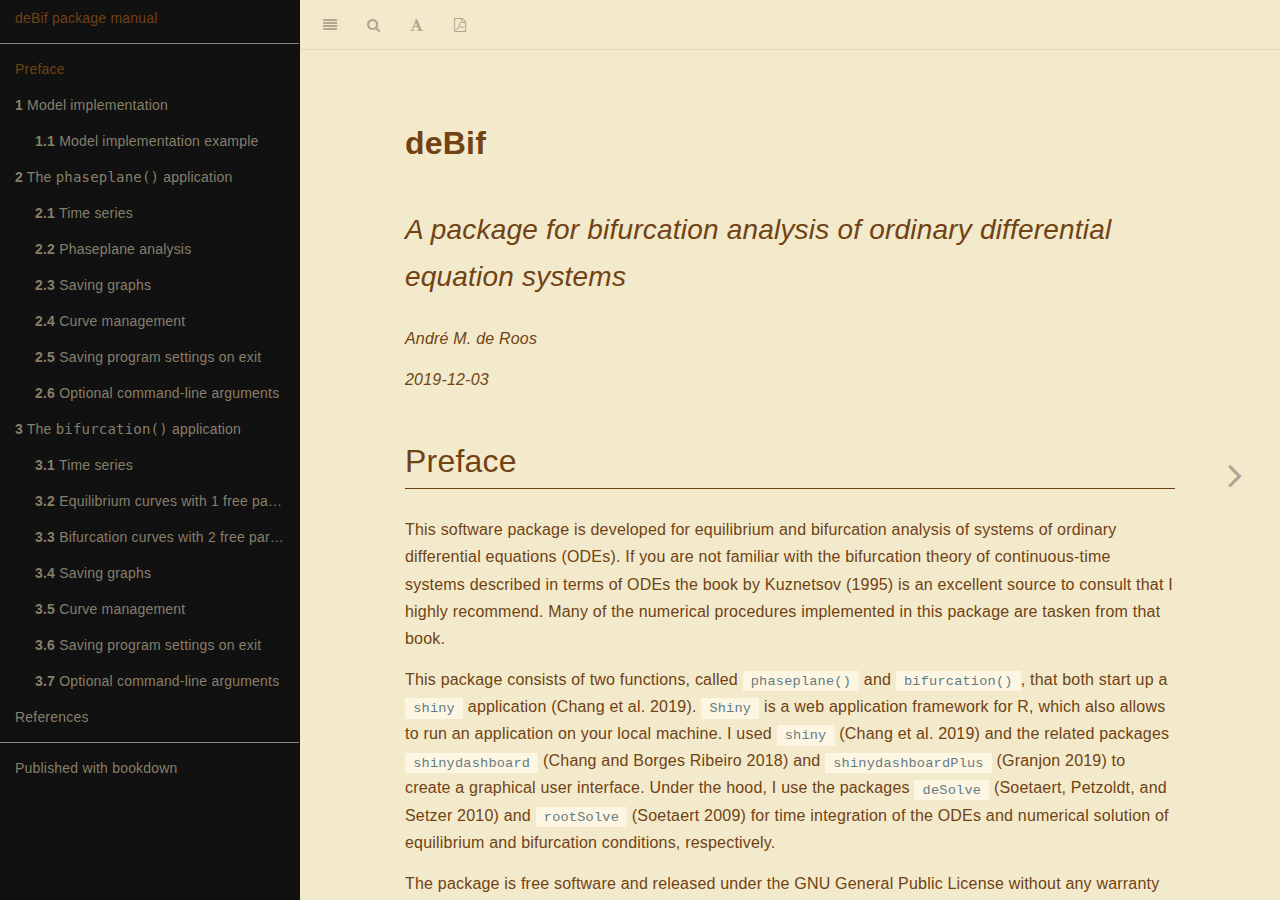
==== inst/manual/index.html @ 692d553c "- Added Help button to bifurcation and phaseplane - Added manual and vignette as well as deBifHelp()" ====
<!DOCTYPE html>
<html xmlns="http://www.w3.org/1999/xhtml" lang="" xml:lang="">
<head>

  <meta charset="utf-8" />
  <meta http-equiv="X-UA-Compatible" content="IE=edge" />
  <title>deBif</title>
  <meta name="description" content="Manual for the use of the deBif package" />
  <meta name="generator" content="bookdown 0.16 and GitBook 2.6.7" />

  <meta property="og:title" content="deBif" />
  <meta property="og:type" content="book" />
  
  
  <meta property="og:description" content="Manual for the use of the deBif package" />
  

  <meta name="twitter:card" content="summary" />
  <meta name="twitter:title" content="deBif" />
  
  <meta name="twitter:description" content="Manual for the use of the deBif package" />
  

<meta name="author" content="André M. de Roos" />


<meta name="date" content="2019-12-03" />

  <meta name="viewport" content="width=device-width, initial-scale=1" />
  <meta name="apple-mobile-web-app-capable" content="yes" />
  <meta name="apple-mobile-web-app-status-bar-style" content="black" />
  
  

<link rel="next" href="model-implementation.html"/>
<script src="libs/jquery-2.2.3/jquery.min.js"></script>
<link href="libs/gitbook-2.6.7/css/style.css" rel="stylesheet" />
<link href="libs/gitbook-2.6.7/css/plugin-table.css" rel="stylesheet" />
<link href="libs/gitbook-2.6.7/css/plugin-bookdown.css" rel="stylesheet" />
<link href="libs/gitbook-2.6.7/css/plugin-highlight.css" rel="stylesheet" />
<link href="libs/gitbook-2.6.7/css/plugin-search.css" rel="stylesheet" />
<link href="libs/gitbook-2.6.7/css/plugin-fontsettings.css" rel="stylesheet" />
<link href="libs/gitbook-2.6.7/css/plugin-clipboard.css" rel="stylesheet" />












<link rel="stylesheet" href="css/style.css" type="text/css" />
</head>

<body>



  <div class="book without-animation with-summary font-size-2 font-family-1" data-basepath=".">

    <div class="book-summary">
      <nav role="navigation">

<ul class="summary">
<li><a href="./">deBif package manual</a></li>

<li class="divider"></li>
<li class="chapter" data-level="" data-path="index.html"><a href="index.html"><i class="fa fa-check"></i>Preface</a></li>
<li class="chapter" data-level="1" data-path="model-implementation.html"><a href="model-implementation.html"><i class="fa fa-check"></i><b>1</b> Model implementation</a><ul>
<li class="chapter" data-level="1.1" data-path="model-implementation.html"><a href="model-implementation.html#model-example"><i class="fa fa-check"></i><b>1.1</b> Model implementation example</a></li>
</ul></li>
<li class="chapter" data-level="2" data-path="the-phaseplane-application.html"><a href="the-phaseplane-application.html"><i class="fa fa-check"></i><b>2</b> The <code>phaseplane()</code> application</a><ul>
<li class="chapter" data-level="2.1" data-path="the-phaseplane-application.html"><a href="the-phaseplane-application.html#time-series"><i class="fa fa-check"></i><b>2.1</b> Time series</a><ul>
<li class="chapter" data-level="2.1.1" data-path="the-phaseplane-application.html"><a href="the-phaseplane-application.html#changing-state-variables-and-parameters"><i class="fa fa-check"></i><b>2.1.1</b> Changing state variables and parameters</a></li>
<li class="chapter" data-level="2.1.2" data-path="the-phaseplane-application.html"><a href="the-phaseplane-application.html#phase-ts-plot-custom"><i class="fa fa-check"></i><b>2.1.2</b> Customizing the plot</a></li>
<li class="chapter" data-level="2.1.3" data-path="the-phaseplane-application.html"><a href="the-phaseplane-application.html#phase-ts-num-options"><i class="fa fa-check"></i><b>2.1.3</b> Numerical settings</a></li>
</ul></li>
<li class="chapter" data-level="2.2" data-path="the-phaseplane-application.html"><a href="the-phaseplane-application.html#phaseplane-analysis"><i class="fa fa-check"></i><b>2.2</b> Phaseplane analysis</a></li>
<li class="chapter" data-level="2.3" data-path="the-phaseplane-application.html"><a href="the-phaseplane-application.html#saving-graphs"><i class="fa fa-check"></i><b>2.3</b> Saving graphs</a></li>
<li class="chapter" data-level="2.4" data-path="the-phaseplane-application.html"><a href="the-phaseplane-application.html#curve-management"><i class="fa fa-check"></i><b>2.4</b> Curve management</a><ul>
<li class="chapter" data-level="2.4.1" data-path="the-phaseplane-application.html"><a href="the-phaseplane-application.html#load-curves"><i class="fa fa-check"></i><b>2.4.1</b> Load curves</a></li>
<li class="chapter" data-level="2.4.2" data-path="the-phaseplane-application.html"><a href="the-phaseplane-application.html#save-curves"><i class="fa fa-check"></i><b>2.4.2</b> Save curves</a></li>
</ul></li>
<li class="chapter" data-level="2.5" data-path="the-phaseplane-application.html"><a href="the-phaseplane-application.html#saving-program-settings-on-exit"><i class="fa fa-check"></i><b>2.5</b> Saving program settings on exit</a></li>
<li class="chapter" data-level="2.6" data-path="the-phaseplane-application.html"><a href="the-phaseplane-application.html#optional-command-line-arguments"><i class="fa fa-check"></i><b>2.6</b> Optional command-line arguments</a></li>
</ul></li>
<li class="chapter" data-level="3" data-path="the-bifurcation-application.html"><a href="the-bifurcation-application.html"><i class="fa fa-check"></i><b>3</b> The <code>bifurcation()</code> application</a><ul>
<li class="chapter" data-level="3.1" data-path="the-bifurcation-application.html"><a href="the-bifurcation-application.html#bif-ts-compute"><i class="fa fa-check"></i><b>3.1</b> Time series</a><ul>
<li class="chapter" data-level="3.1.1" data-path="the-bifurcation-application.html"><a href="the-bifurcation-application.html#bif-ts-change-vals"><i class="fa fa-check"></i><b>3.1.1</b> Changing state variables and parameters</a></li>
<li class="chapter" data-level="3.1.2" data-path="the-bifurcation-application.html"><a href="the-bifurcation-application.html#bif-ts-plot-custom"><i class="fa fa-check"></i><b>3.1.2</b> Customizing the plot</a></li>
<li class="chapter" data-level="3.1.3" data-path="the-bifurcation-application.html"><a href="the-bifurcation-application.html#bif-ts-num-options"><i class="fa fa-check"></i><b>3.1.3</b> Numerical settings</a></li>
</ul></li>
<li class="chapter" data-level="3.2" data-path="the-bifurcation-application.html"><a href="the-bifurcation-application.html#equilibrium-curves-with-1-free-parameter"><i class="fa fa-check"></i><b>3.2</b> Equilibrium curves with 1 free parameter</a><ul>
<li class="chapter" data-level="3.2.1" data-path="the-bifurcation-application.html"><a href="the-bifurcation-application.html#bif-pp-change-vals"><i class="fa fa-check"></i><b>3.2.1</b> Changing state variables and parameters</a></li>
<li class="chapter" data-level="3.2.2" data-path="the-bifurcation-application.html"><a href="the-bifurcation-application.html#bif-1b-plot-custom"><i class="fa fa-check"></i><b>3.2.2</b> Customizing the plot</a></li>
<li class="chapter" data-level="3.2.3" data-path="the-bifurcation-application.html"><a href="the-bifurcation-application.html#bif-1b-num-options"><i class="fa fa-check"></i><b>3.2.3</b> Numerical settings</a></li>
</ul></li>
<li class="chapter" data-level="3.3" data-path="the-bifurcation-application.html"><a href="the-bifurcation-application.html#bifurcation-curves-with-2-free-parameters"><i class="fa fa-check"></i><b>3.3</b> Bifurcation curves with 2 free parameters</a><ul>
<li class="chapter" data-level="3.3.1" data-path="the-bifurcation-application.html"><a href="the-bifurcation-application.html#bif-2b-plot-custom"><i class="fa fa-check"></i><b>3.3.1</b> Customizing the plot</a></li>
<li class="chapter" data-level="3.3.2" data-path="the-bifurcation-application.html"><a href="the-bifurcation-application.html#bif-2b-num-options"><i class="fa fa-check"></i><b>3.3.2</b> Numerical settings</a></li>
</ul></li>
<li class="chapter" data-level="3.4" data-path="the-bifurcation-application.html"><a href="the-bifurcation-application.html#saving-graphs-1"><i class="fa fa-check"></i><b>3.4</b> Saving graphs</a></li>
<li class="chapter" data-level="3.5" data-path="the-bifurcation-application.html"><a href="the-bifurcation-application.html#curve-management-1"><i class="fa fa-check"></i><b>3.5</b> Curve management</a><ul>
<li class="chapter" data-level="3.5.1" data-path="the-bifurcation-application.html"><a href="the-bifurcation-application.html#load-curves-1"><i class="fa fa-check"></i><b>3.5.1</b> Load curves</a></li>
<li class="chapter" data-level="3.5.2" data-path="the-bifurcation-application.html"><a href="the-bifurcation-application.html#save-curves-1"><i class="fa fa-check"></i><b>3.5.2</b> Save curves</a></li>
</ul></li>
<li class="chapter" data-level="3.6" data-path="the-bifurcation-application.html"><a href="the-bifurcation-application.html#saving-program-settings-on-exit-1"><i class="fa fa-check"></i><b>3.6</b> Saving program settings on exit</a></li>
<li class="chapter" data-level="3.7" data-path="the-bifurcation-application.html"><a href="the-bifurcation-application.html#optional-command-line-arguments-1"><i class="fa fa-check"></i><b>3.7</b> Optional command-line arguments</a></li>
</ul></li>
<li class="chapter" data-level="" data-path="references.html"><a href="references.html"><i class="fa fa-check"></i>References</a></li>
<li class="divider"></li>
<li><a href="https://bookdown.org" target="_blank">Published with bookdown</a></li>

</ul>

      </nav>
    </div>

    <div class="book-body">
      <div class="body-inner">
        <div class="book-header" role="navigation">
          <h1>
            <i class="fa fa-circle-o-notch fa-spin"></i><a href="./">deBif</a>
          </h1>
        </div>

        <div class="page-wrapper" tabindex="-1" role="main">
          <div class="page-inner">

            <section class="normal" id="section-">
<div id="header">
<h1 class="title">deBif</h1>
<h2 class="subtitle"><em>A package for bifurcation analysis of ordinary differential equation systems</em></h2>
<p class="author"><em>André M. de Roos</em></p>
<p class="date"><em>2019-12-03</em></p>
</div>
<div id="preface" class="section level1 unnumbered">
<h1>Preface</h1>
<p>This software package is developed for equilibrium and bifurcation analysis of systems of ordinary differential equations (ODEs). If you are not familiar with the bifurcation theory of continuous-time systems described in terms of ODEs the book by <span class="citation">Kuznetsov (<a href="#ref-Kuznetsov1995">1995</a>)</span> is an excellent source to consult that I highly recommend. Many of the numerical procedures implemented in this package are tasken from that book.</p>
<p>This package consists of two functions, called <code>phaseplane()</code> and <code>bifurcation()</code>, that both start up a <code>shiny</code> application <span class="citation">(Chang et al. <a href="#ref-shinyapp">2019</a>)</span>. <code>Shiny</code> is a web application framework for R, which also allows to run an application on your local machine. I used <code>shiny</code> <span class="citation">(Chang et al. <a href="#ref-shinyapp">2019</a>)</span> and the related packages <code>shinydashboard</code> <span class="citation">(Chang and Borges Ribeiro <a href="#ref-shinydashboard">2018</a>)</span> and <code>shinydashboardPlus</code> <span class="citation">(Granjon <a href="#ref-shinydashboardPlus">2019</a>)</span> to create a graphical user interface. Under the hood, I use the packages <code>deSolve</code> <span class="citation">(Soetaert, Petzoldt, and Setzer <a href="#ref-deSolve">2010</a>)</span> and <code>rootSolve</code> <span class="citation">(Soetaert <a href="#ref-rootSolve">2009</a>)</span> for time integration of the ODEs and numerical solution of equilibrium and bifurcation conditions, respectively.</p>
<p>The package is free software and released under the GNU General Public License without any warranty or even the implied warranty of merchantability or fitness for a particular purpose (the official statement of the GPL). If you are using the software for publications, you are kindly asked to credit this software package by a reference to this documentation and the website that hosts the software package, as these are currently the only sources to be referred to.</p>
<p>In case you encounter any problem with the software package, please first verify the problem is not in your own model-specific file, but indeed is a bug in the general software layer. If you are convinced it is a bug in my programming, send me an email with as accurate a description of the problem as possible. Do not not forget to include your model-specific file and details about how to trigger the problems. Any comments and feedback, both on the code and on the current manual is appreciated and will be considered carefully. In particular concrete comments, for example, explicit suggestions for textual changes in the manual and/or corrections of the mistakes (they are definitely there!) will be highly valued and acknowledged.</p>

</div>
<h3>References</h3>
<div id="refs" class="references">
<div id="ref-shinydashboard">
<p>Chang, Winston, and Barbara Borges Ribeiro. 2018. <em>Shinydashboard: Create Dashboards with ’Shiny’</em>. <a href="https://CRAN.R-project.org/package=shinydashboard">https://CRAN.R-project.org/package=shinydashboard</a>.</p>
</div>
<div id="ref-shinyapp">
<p>Chang, Winston, Joe Cheng, JJ Allaire, Yihui Xie, and Jonathan McPherson. 2019. <em>Shiny: Web Application Framework for R</em>. <a href="https://CRAN.R-project.org/package=shiny">https://CRAN.R-project.org/package=shiny</a>.</p>
</div>
<div id="ref-shinydashboardPlus">
<p>Granjon, David. 2019. <em>ShinydashboardPlus: Add More ’Adminlte2’ Components to ’Shinydashboard’</em>. <a href="https://CRAN.R-project.org/package=shinydashboardPlus">https://CRAN.R-project.org/package=shinydashboardPlus</a>.</p>
</div>
<div id="ref-Kuznetsov1995">
<p>Kuznetsov, Y A. 1995. <em>Elements of applied bifurcation theory</em>. Heidelberg: Springer-Verlag.</p>
</div>
<div id="ref-rootSolve">
<p>Soetaert, Karline. 2009. <em>RootSolve: Nonlinear Root Finding, Equilibrium and Steady-State Analysis of Ordinary Differential Equations</em>.</p>
</div>
<div id="ref-deSolve">
<p>Soetaert, Karline, Thomas Petzoldt, and R. Woodrow Setzer. 2010. “Solving Differential Equations in R: Package deSolve.” <em>Journal of Statistical Software</em> 33 (9): 1–25. <a href="https://doi.org/10.18637/jss.v033.i09">https://doi.org/10.18637/jss.v033.i09</a>.</p>
</div>
</div>
            </section>

          </div>
        </div>
      </div>

<a href="model-implementation.html" class="navigation navigation-next navigation-unique" aria-label="Next page"><i class="fa fa-angle-right"></i></a>
    </div>
  </div>
<script src="libs/gitbook-2.6.7/js/app.min.js"></script>
<script src="libs/gitbook-2.6.7/js/lunr.js"></script>
<script src="libs/gitbook-2.6.7/js/clipboard.min.js"></script>
<script src="libs/gitbook-2.6.7/js/plugin-search.js"></script>
<script src="libs/gitbook-2.6.7/js/plugin-sharing.js"></script>
<script src="libs/gitbook-2.6.7/js/plugin-fontsettings.js"></script>
<script src="libs/gitbook-2.6.7/js/plugin-bookdown.js"></script>
<script src="libs/gitbook-2.6.7/js/jquery.highlight.js"></script>
<script src="libs/gitbook-2.6.7/js/plugin-clipboard.js"></script>
<script>
gitbook.require(["gitbook"], function(gitbook) {
gitbook.start({
"sharing": {
"github": false,
"facebook": false,
"twitter": false,
"linkedin": false,
"weibo": false,
"instapaper": false,
"vk": false,
"all": false
},
"fontsettings": {
"theme": "sepia",
"family": "sans",
"size": 2
},
"edit": null,
"history": {
"link": null,
"text": null
},
"view": {
"link": null,
"text": null
},
"download": ["deBif-manual.pdf"],
"toc": {
"collapse": "subsection",
"scroll_highlight": true
},
"toolbar": {
"position": "fixed"
},
"search": true,
"info": false
});
});
</script>

<!-- dynamically load mathjax for compatibility with self-contained -->
<script>
  (function () {
    var script = document.createElement("script");
    script.type = "text/javascript";
    var src = "true";
    if (src === "" || src === "true") src = "https://mathjax.rstudio.com/latest/MathJax.js?config=TeX-MML-AM_CHTML";
    if (location.protocol !== "file:")
      if (/^https?:/.test(src))
        src = src.replace(/^https?:/, '');
    script.src = src;
    document.getElementsByTagName("head")[0].appendChild(script);
  })();
</script>
</body>

</html>
---- inst/manual/libs/gitbook-2.6.7/css/style.css ----
/*! normalize.css v2.1.0 | MIT License | git.io/normalize */img,legend{border:0}*,.fa{-webkit-font-smoothing:antialiased}.fa-ul>li,sub,sup{position:relative}.book .book-body .page-wrapper .page-inner section.normal hr:after,.book-langs-index .inner .languages:after,.buttons:after,.dropdown-menu .buttons:after{clear:both}body,html{-ms-text-size-adjust:100%;-webkit-text-size-adjust:100%}article,aside,details,figcaption,figure,footer,header,hgroup,main,nav,section,summary{display:block}audio,canvas,video{display:inline-block}.hidden,[hidden]{display:none}audio:not([controls]){display:none;height:0}html{font-family:sans-serif}body,figure{margin:0}a:focus{outline:dotted thin}a:active,a:hover{outline:0}h1{font-size:2em;margin:.67em 0}abbr[title]{border-bottom:1px dotted}b,strong{font-weight:700}dfn{font-style:italic}hr{-moz-box-sizing:content-box;box-sizing:content-box;height:0}mark{background:#ff0;color:#000}code,kbd,pre,samp{font-family:monospace,serif;font-size:1em}pre{white-space:pre-wrap}q{quotes:"\201C" "\201D" "\2018" "\2019"}small{font-size:80%}sub,sup{font-size:75%;line-height:0;vertical-align:baseline}sup{top:-.5em}sub{bottom:-.25em}svg:not(:root){overflow:hidden}fieldset{border:1px solid silver;margin:0 2px;padding:.35em .625em .75em}legend{padding:0}button,input,select,textarea{font-family:inherit;font-size:100%;margin:0}button,input{line-height:normal}button,select{text-transform:none}button,html input[type=button],input[type=reset],input[type=submit]{-webkit-appearance:button;cursor:pointer}button[disabled],html input[disabled]{cursor:default}input[type=checkbox],input[type=radio]{box-sizing:border-box;padding:0}input[type=search]{-webkit-appearance:textfield;-moz-box-sizing:content-box;-webkit-box-sizing:content-box;box-sizing:content-box}input[type=search]::-webkit-search-cancel-button{margin-right:10px;}button::-moz-focus-inner,input::-moz-focus-inner{border:0;padding:0}textarea{overflow:auto;vertical-align:top}table{border-collapse:collapse;border-spacing:0}/*!
 * Preboot v2
 *
 * Open sourced under MIT license by @mdo.
 * Some variables and mixins from Bootstrap (Apache 2 license).
 */.link-inherit,.link-inherit:focus,.link-inherit:hover{color:inherit}.fa,.fa-stack{display:inline-block}/*!
 *  Font Awesome 4.1.0 by @davegandy - http://fontawesome.io - @fontawesome
 *  License - http://fontawesome.io/license (Font: SIL OFL 1.1, CSS: MIT License)
 */@font-face{font-family:FontAwesome;src:url(./fontawesome/fontawesome-webfont.ttf?v=4.1.0) format('truetype');font-weight:400;font-style:normal}.fa{font-family:FontAwesome;font-style:normal;font-weight:400;line-height:1;-moz-osx-font-smoothing:grayscale}.book .book-header,.book .book-summary{font-family:"Helvetica Neue",Helvetica,Arial,sans-serif}.fa-lg{font-size:1.33333333em;line-height:.75em;vertical-align:-15%}.fa-2x{font-size:2em}.fa-3x{font-size:3em}.fa-4x{font-size:4em}.fa-5x{font-size:5em}.fa-fw{width:1.28571429em;text-align:center}.fa-ul{padding-left:0;margin-left:2.14285714em;list-style-type:none}.fa-li{position:absolute;left:-2.14285714em;width:2.14285714em;top:.14285714em;text-align:center}.fa-li.fa-lg{left:-1.85714286em}.fa-border{padding:.2em .25em .15em;border:.08em solid #eee;border-radius:.1em}.pull-right{float:right}.pull-left{float:left}.fa.pull-left{margin-right:.3em}.fa.pull-right{margin-left:.3em}.fa-spin{-webkit-animation:spin 2s infinite linear;-moz-animation:spin 2s infinite linear;-o-animation:spin 2s infinite linear;animation:spin 2s infinite linear}@-moz-keyframes spin{0%{-moz-transform:rotate(0)}100%{-moz-transform:rotate(359deg)}}@-webkit-keyframes spin{0%{-webkit-transform:rotate(0)}100%{-webkit-transform:rotate(359deg)}}@-o-keyframes spin{0%{-o-transform:rotate(0)}100%{-o-transform:rotate(359deg)}}@keyframes spin{0%{-webkit-transform:rotate(0);transform:rotate(0)}100%{-webkit-transform:rotate(359deg);transform:rotate(359deg)}}.fa-rotate-90{filter:progid:DXImageTransform.Microsoft.BasicImage(rotation=1);-webkit-transform:rotate(90deg);-moz-transform:rotate(90deg);-ms-transform:rotate(90deg);-o-transform:rotate(90deg);transform:rotate(90deg)}.fa-rotate-180{filter:progid:DXImageTransform.Microsoft.BasicImage(rotation=2);-webkit-transform:rotate(180deg);-moz-transform:rotate(180deg);-ms-transform:rotate(180deg);-o-transform:rotate(180deg);transform:rotate(180deg)}.fa-rotate-270{filter:progid:DXImageTransform.Microsoft.BasicImage(rotation=3);-webkit-transform:rotate(270deg);-moz-transform:rotate(270deg);-ms-transform:rotate(270deg);-o-transform:rotate(270deg);transform:rotate(270deg)}.fa-flip-horizontal{filter:progid:DXImageTransform.Microsoft.BasicImage(rotation=0, mirror=1);-webkit-transform:scale(-1,1);-moz-transform:scale(-1,1);-ms-transform:scale(-1,1);-o-transform:scale(-1,1);transform:scale(-1,1)}.fa-flip-vertical{filter:progid:DXImageTransform.Microsoft.BasicImage(rotation=2, mirror=1);-webkit-transform:scale(1,-1);-moz-transform:scale(1,-1);-ms-transform:scale(1,-1);-o-transform:scale(1,-1);transform:scale(1,-1)}.fa-stack{position:relative;width:2em;height:2em;line-height:2em;vertical-align:middle}.fa-stack-1x,.fa-stack-2x{position:absolute;left:0;width:100%;text-align:center}.fa-stack-1x{line-height:inherit}.fa-stack-2x{font-size:2em}.fa-inverse{color:#fff}.fa-glass:before{content:"\f000"}.fa-music:before{content:"\f001"}.fa-search:before{content:"\f002"}.fa-envelope-o:before{content:"\f003"}.fa-heart:before{content:"\f004"}.fa-star:before{content:"\f005"}.fa-star-o:before{content:"\f006"}.fa-user:before{content:"\f007"}.fa-film:before{content:"\f008"}.fa-th-large:before{content:"\f009"}.fa-th:before{content:"\f00a"}.fa-th-list:before{content:"\f00b"}.fa-check:before{content:"\f00c"}.fa-times:before{content:"\f00d"}.fa-search-plus:before{content:"\f00e"}.fa-search-minus:before{content:"\f010"}.fa-power-off:before{content:"\f011"}.fa-signal:before{content:"\f012"}.fa-cog:before,.fa-gear:before{content:"\f013"}.fa-trash-o:before{content:"\f014"}.fa-home:before{content:"\f015"}.fa-file-o:before{content:"\f016"}.fa-clock-o:before{content:"\f017"}.fa-road:before{content:"\f018"}.fa-download:before{content:"\f019"}.fa-arrow-circle-o-down:before{content:"\f01a"}.fa-arrow-circle-o-up:before{content:"\f01b"}.fa-inbox:before{content:"\f01c"}.fa-play-circle-o:before{content:"\f01d"}.fa-repeat:before,.fa-rotate-right:before{content:"\f01e"}.fa-refresh:before{content:"\f021"}.fa-list-alt:before{content:"\f022"}.fa-lock:before{content:"\f023"}.fa-flag:before{content:"\f024"}.fa-headphones:before{content:"\f025"}.fa-volume-off:before{content:"\f026"}.fa-volume-down:before{content:"\f027"}.fa-volume-up:before{content:"\f028"}.fa-qrcode:before{content:"\f029"}.fa-barcode:before{content:"\f02a"}.fa-tag:before{content:"\f02b"}.fa-tags:before{content:"\f02c"}.fa-book:before{content:"\f02d"}.fa-bookmark:before{content:"\f02e"}.fa-print:before{content:"\f02f"}.fa-camera:before{content:"\f030"}.fa-font:before{content:"\f031"}.fa-bold:before{content:"\f032"}.fa-italic:before{content:"\f033"}.fa-text-height:before{content:"\f034"}.fa-text-width:before{content:"\f035"}.fa-align-left:before{content:"\f036"}.fa-align-center:before{content:"\f037"}.fa-align-right:before{content:"\f038"}.fa-align-justify:before{content:"\f039"}.fa-list:before{content:"\f03a"}.fa-dedent:before,.fa-outdent:before{content:"\f03b"}.fa-indent:before{content:"\f03c"}.fa-video-camera:before{content:"\f03d"}.fa-image:before,.fa-photo:before,.fa-picture-o:before{content:"\f03e"}.fa-pencil:before{content:"\f040"}.fa-map-marker:before{content:"\f041"}.fa-adjust:before{content:"\f042"}.fa-tint:before{content:"\f043"}.fa-edit:before,.fa-pencil-square-o:before{content:"\f044"}.fa-share-square-o:before{content:"\f045"}.fa-check-square-o:before{content:"\f046"}.fa-arrows:before{content:"\f047"}.fa-step-backward:before{content:"\f048"}.fa-fast-backward:before{content:"\f049"}.fa-backward:before{content:"\f04a"}.fa-play:before{content:"\f04b"}.fa-pause:before{content:"\f04c"}.fa-stop:before{content:"\f04d"}.fa-forward:before{content:"\f04e"}.fa-fast-forward:before{content:"\f050"}.fa-step-forward:before{content:"\f051"}.fa-eject:before{content:"\f052"}.fa-chevron-left:before{content:"\f053"}.fa-chevron-right:before{content:"\f054"}.fa-plus-circle:before{content:"\f055"}.fa-minus-circle:before{content:"\f056"}.fa-times-circle:before{content:"\f057"}.fa-check-circle:before{content:"\f058"}.fa-question-circle:before{content:"\f059"}.fa-info-circle:before{content:"\f05a"}.fa-crosshairs:before{content:"\f05b"}.fa-times-circle-o:before{content:"\f05c"}.fa-check-circle-o:before{content:"\f05d"}.fa-ban:before{content:"\f05e"}.fa-arrow-left:before{content:"\f060"}.fa-arrow-right:before{content:"\f061"}.fa-arrow-up:before{content:"\f062"}.fa-arrow-down:before{content:"\f063"}.fa-mail-forward:before,.fa-share:before{content:"\f064"}.fa-expand:before{content:"\f065"}.fa-compress:before{content:"\f066"}.fa-plus:before{content:"\f067"}.fa-minus:before{content:"\f068"}.fa-asterisk:before{content:"\f069"}.fa-exclamation-circle:before{content:"\f06a"}.fa-gift:before{content:"\f06b"}.fa-leaf:before{content:"\f06c"}.fa-fire:before{content:"\f06d"}.fa-eye:before{content:"\f06e"}.fa-eye-slash:before{content:"\f070"}.fa-exclamation-triangle:before,.fa-warning:before{content:"\f071"}.fa-plane:before{content:"\f072"}.fa-calendar:before{content:"\f073"}.fa-random:before{content:"\f074"}.fa-comment:before{content:"\f075"}.fa-magnet:before{content:"\f076"}.fa-chevron-up:before{content:"\f077"}.fa-chevron-down:before{content:"\f078"}.fa-retweet:before{content:"\f079"}.fa-shopping-cart:before{content:"\f07a"}.fa-folder:before{content:"\f07b"}.fa-folder-open:before{content:"\f07c"}.fa-arrows-v:before{content:"\f07d"}.fa-arrows-h:before{content:"\f07e"}.fa-bar-chart-o:before{content:"\f080"}.fa-twitter-square:before{content:"\f081"}.fa-facebook-square:before{content:"\f082"}.fa-camera-retro:before{content:"\f083"}.fa-key:before{content:"\f084"}.fa-cogs:before,.fa-gears:before{content:"\f085"}.fa-comments:before{content:"\f086"}.fa-thumbs-o-up:before{content:"\f087"}.fa-thumbs-o-down:before{content:"\f088"}.fa-star-half:before{content:"\f089"}.fa-heart-o:before{content:"\f08a"}.fa-sign-out:before{content:"\f08b"}.fa-linkedin-square:before{content:"\f08c"}.fa-thumb-tack:before{content:"\f08d"}.fa-external-link:before{content:"\f08e"}.fa-sign-in:before{content:"\f090"}.fa-trophy:before{content:"\f091"}.fa-github-square:before{content:"\f092"}.fa-upload:before{content:"\f093"}.fa-lemon-o:before{content:"\f094"}.fa-phone:before{content:"\f095"}.fa-square-o:before{content:"\f096"}.fa-bookmark-o:before{content:"\f097"}.fa-phone-square:before{content:"\f098"}.fa-twitter:before{content:"\f099"}.fa-facebook:before{content:"\f09a"}.fa-github:before{content:"\f09b"}.fa-unlock:before{content:"\f09c"}.fa-credit-card:before{content:"\f09d"}.fa-rss:before{content:"\f09e"}.fa-hdd-o:before{content:"\f0a0"}.fa-bullhorn:before{content:"\f0a1"}.fa-bell:before{content:"\f0f3"}.fa-certificate:before{content:"\f0a3"}.fa-hand-o-right:before{content:"\f0a4"}.fa-hand-o-left:before{content:"\f0a5"}.fa-hand-o-up:before{content:"\f0a6"}.fa-hand-o-down:before{content:"\f0a7"}.fa-arrow-circle-left:before{content:"\f0a8"}.fa-arrow-circle-right:before{content:"\f0a9"}.fa-arrow-circle-up:before{content:"\f0aa"}.fa-arrow-circle-down:before{content:"\f0ab"}.fa-globe:before{content:"\f0ac"}.fa-wrench:before{content:"\f0ad"}.fa-tasks:before{content:"\f0ae"}.fa-filter:before{content:"\f0b0"}.fa-briefcase:before{content:"\f0b1"}.fa-arrows-alt:before{content:"\f0b2"}.fa-group:before,.fa-users:before{content:"\f0c0"}.fa-chain:before,.fa-link:before{content:"\f0c1"}.fa-cloud:before{content:"\f0c2"}.fa-flask:before{content:"\f0c3"}.fa-cut:before,.fa-scissors:before{content:"\f0c4"}.fa-copy:before,.fa-files-o:before{content:"\f0c5"}.fa-paperclip:before{content:"\f0c6"}.fa-floppy-o:before,.fa-save:before{content:"\f0c7"}.fa-square:before{content:"\f0c8"}.fa-bars:before,.fa-navicon:before,.fa-reorder:before{content:"\f0c9"}.fa-list-ul:before{content:"\f0ca"}.fa-list-ol:before{content:"\f0cb"}.fa-strikethrough:before{content:"\f0cc"}.fa-underline:before{content:"\f0cd"}.fa-table:before{content:"\f0ce"}.fa-magic:before{content:"\f0d0"}.fa-truck:before{content:"\f0d1"}.fa-pinterest:before{content:"\f0d2"}.fa-pinterest-square:before{content:"\f0d3"}.fa-google-plus-square:before{content:"\f0d4"}.fa-google-plus:before{content:"\f0d5"}.fa-money:before{content:"\f0d6"}.fa-caret-down:before{content:"\f0d7"}.fa-caret-up:before{content:"\f0d8"}.fa-caret-left:before{content:"\f0d9"}.fa-caret-right:before{content:"\f0da"}.fa-columns:before{content:"\f0db"}.fa-sort:before,.fa-unsorted:before{content:"\f0dc"}.fa-sort-desc:before,.fa-sort-down:before{content:"\f0dd"}.fa-sort-asc:before,.fa-sort-up:before{content:"\f0de"}.fa-envelope:before{content:"\f0e0"}.fa-linkedin:before{content:"\f0e1"}.fa-rotate-left:before,.fa-undo:before{content:"\f0e2"}.fa-gavel:before,.fa-legal:before{content:"\f0e3"}.fa-dashboard:before,.fa-tachometer:before{content:"\f0e4"}.fa-comment-o:before{content:"\f0e5"}.fa-comments-o:before{content:"\f0e6"}.fa-bolt:before,.fa-flash:before{content:"\f0e7"}.fa-sitemap:before{content:"\f0e8"}.fa-umbrella:before{content:"\f0e9"}.fa-clipboard:before,.fa-paste:before{content:"\f0ea"}.fa-lightbulb-o:before{content:"\f0eb"}.fa-exchange:before{content:"\f0ec"}.fa-cloud-download:before{content:"\f0ed"}.fa-cloud-upload:before{content:"\f0ee"}.fa-user-md:before{content:"\f0f0"}.fa-stethoscope:before{content:"\f0f1"}.fa-suitcase:before{content:"\f0f2"}.fa-bell-o:before{content:"\f0a2"}.fa-coffee:before{content:"\f0f4"}.fa-cutlery:before{content:"\f0f5"}.fa-file-text-o:before{content:"\f0f6"}.fa-building-o:before{content:"\f0f7"}.fa-hospital-o:before{content:"\f0f8"}.fa-ambulance:before{content:"\f0f9"}.fa-medkit:before{content:"\f0fa"}.fa-fighter-jet:before{content:"\f0fb"}.fa-beer:before{content:"\f0fc"}.fa-h-square:before{content:"\f0fd"}.fa-plus-square:before{content:"\f0fe"}.fa-angle-double-left:before{content:"\f100"}.fa-angle-double-right:before{content:"\f101"}.fa-angle-double-up:before{content:"\f102"}.fa-angle-double-down:before{content:"\f103"}.fa-angle-left:before{content:"\f104"}.fa-angle-right:before{content:"\f105"}.fa-angle-up:before{content:"\f106"}.fa-angle-down:before{content:"\f107"}.fa-desktop:before{content:"\f108"}.fa-laptop:before{content:"\f109"}.fa-tablet:before{content:"\f10a"}.fa-mobile-phone:before,.fa-mobile:before{content:"\f10b"}.fa-circle-o:before{content:"\f10c"}.fa-quote-left:before{content:"\f10d"}.fa-quote-right:before{content:"\f10e"}.fa-spinner:before{content:"\f110"}.fa-circle:before{content:"\f111"}.fa-mail-reply:before,.fa-reply:before{content:"\f112"}.fa-github-alt:before{content:"\f113"}.fa-folder-o:before{content:"\f114"}.fa-folder-open-o:before{content:"\f115"}.fa-smile-o:before{content:"\f118"}.fa-frown-o:before{content:"\f119"}.fa-meh-o:before{content:"\f11a"}.fa-gamepad:before{content:"\f11b"}.fa-keyboard-o:before{content:"\f11c"}.fa-flag-o:before{content:"\f11d"}.fa-flag-checkered:before{content:"\f11e"}.fa-terminal:before{content:"\f120"}.fa-code:before{content:"\f121"}.fa-mail-reply-all:before,.fa-reply-all:before{content:"\f122"}.fa-star-half-empty:before,.fa-star-half-full:before,.fa-star-half-o:before{content:"\f123"}.fa-location-arrow:before{content:"\f124"}.fa-crop:before{content:"\f125"}.fa-code-fork:before{content:"\f126"}.fa-chain-broken:before,.fa-unlink:before{content:"\f127"}.fa-question:before{content:"\f128"}.fa-info:before{content:"\f129"}.fa-exclamation:before{content:"\f12a"}.fa-superscript:before{content:"\f12b"}.fa-subscript:before{content:"\f12c"}.fa-eraser:before{content:"\f12d"}.fa-puzzle-piece:before{content:"\f12e"}.fa-microphone:before{content:"\f130"}.fa-microphone-slash:before{content:"\f131"}.fa-shield:before{content:"\f132"}.fa-calendar-o:before{content:"\f133"}.fa-fire-extinguisher:before{content:"\f134"}.fa-rocket:before{content:"\f135"}.fa-maxcdn:before{content:"\f136"}.fa-chevron-circle-left:before{content:"\f137"}.fa-chevron-circle-right:before{content:"\f138"}.fa-chevron-circle-up:before{content:"\f139"}.fa-chevron-circle-down:before{content:"\f13a"}.fa-html5:before{content:"\f13b"}.fa-css3:before{content:"\f13c"}.fa-anchor:before{content:"\f13d"}.fa-unlock-alt:before{content:"\f13e"}.fa-bullseye:before{content:"\f140"}.fa-ellipsis-h:before{content:"\f141"}.fa-ellipsis-v:before{content:"\f142"}.fa-rss-square:before{content:"\f143"}.fa-play-circle:before{content:"\f144"}.fa-ticket:before{content:"\f145"}.fa-minus-square:before{content:"\f146"}.fa-minus-square-o:before{content:"\f147"}.fa-level-up:before{content:"\f148"}.fa-level-down:before{content:"\f149"}.fa-check-square:before{content:"\f14a"}.fa-pencil-square:before{content:"\f14b"}.fa-external-link-square:before{content:"\f14c"}.fa-share-square:before{content:"\f14d"}.fa-compass:before{content:"\f14e"}.fa-caret-square-o-down:before,.fa-toggle-down:before{content:"\f150"}.fa-caret-square-o-up:before,.fa-toggle-up:before{content:"\f151"}.fa-caret-square-o-right:before,.fa-toggle-right:before{content:"\f152"}.fa-eur:before,.fa-euro:before{content:"\f153"}.fa-gbp:before{content:"\f154"}.fa-dollar:before,.fa-usd:before{content:"\f155"}.fa-inr:before,.fa-rupee:before{content:"\f156"}.fa-cny:before,.fa-jpy:before,.fa-rmb:before,.fa-yen:before{content:"\f157"}.fa-rouble:before,.fa-rub:before,.fa-ruble:before{content:"\f158"}.fa-krw:before,.fa-won:before{content:"\f159"}.fa-bitcoin:before,.fa-btc:before{content:"\f15a"}.fa-file:before{content:"\f15b"}.fa-file-text:before{content:"\f15c"}.fa-sort-alpha-asc:before{content:"\f15d"}.fa-sort-alpha-desc:before{content:"\f15e"}.fa-sort-amount-asc:before{content:"\f160"}.fa-sort-amount-desc:before{content:"\f161"}.fa-sort-numeric-asc:before{content:"\f162"}.fa-sort-numeric-desc:before{content:"\f163"}.fa-thumbs-up:before{content:"\f164"}.fa-thumbs-down:before{content:"\f165"}.fa-youtube-square:before{content:"\f166"}.fa-youtube:before{content:"\f167"}.fa-xing:before{content:"\f168"}.fa-xing-square:before{content:"\f169"}.fa-youtube-play:before{content:"\f16a"}.fa-dropbox:before{content:"\f16b"}.fa-stack-overflow:before{content:"\f16c"}.fa-instagram:before{content:"\f16d"}.fa-flickr:before{content:"\f16e"}.fa-adn:before{content:"\f170"}.fa-bitbucket:before{content:"\f171"}.fa-bitbucket-square:before{content:"\f172"}.fa-tumblr:before{content:"\f173"}.fa-tumblr-square:before{content:"\f174"}.fa-long-arrow-down:before{content:"\f175"}.fa-long-arrow-up:before{content:"\f176"}.fa-long-arrow-left:before{content:"\f177"}.fa-long-arrow-right:before{content:"\f178"}.fa-apple:before{content:"\f179"}.fa-windows:before{content:"\f17a"}.fa-android:before{content:"\f17b"}.fa-linux:before{content:"\f17c"}.fa-dribbble:before{content:"\f17d"}.fa-skype:before{content:"\f17e"}.fa-foursquare:before{content:"\f180"}.fa-trello:before{content:"\f181"}.fa-female:before{content:"\f182"}.fa-male:before{content:"\f183"}.fa-gittip:before{content:"\f184"}.fa-sun-o:before{content:"\f185"}.fa-moon-o:before{content:"\f186"}.fa-archive:before{content:"\f187"}.fa-bug:before{content:"\f188"}.fa-vk:before{content:"\f189"}.fa-weibo:before{content:"\f18a"}.fa-renren:before{content:"\f18b"}.fa-pagelines:before{content:"\f18c"}.fa-stack-exchange:before{content:"\f18d"}.fa-arrow-circle-o-right:before{content:"\f18e"}.fa-arrow-circle-o-left:before{content:"\f190"}.fa-caret-square-o-left:before,.fa-toggle-left:before{content:"\f191"}.fa-dot-circle-o:before{content:"\f192"}.fa-wheelchair:before{content:"\f193"}.fa-vimeo-square:before{content:"\f194"}.fa-try:before,.fa-turkish-lira:before{content:"\f195"}.fa-plus-square-o:before{content:"\f196"}.fa-space-shuttle:before{content:"\f197"}.fa-slack:before{content:"\f198"}.fa-envelope-square:before{content:"\f199"}.fa-wordpress:before{content:"\f19a"}.fa-openid:before{content:"\f19b"}.fa-bank:before,.fa-institution:before,.fa-university:before{content:"\f19c"}.fa-graduation-cap:before,.fa-mortar-board:before{content:"\f19d"}.fa-yahoo:before{content:"\f19e"}.fa-google:before{content:"\f1a0"}.fa-reddit:before{content:"\f1a1"}.fa-reddit-square:before{content:"\f1a2"}.fa-stumbleupon-circle:before{content:"\f1a3"}.fa-stumbleupon:before{content:"\f1a4"}.fa-delicious:before{content:"\f1a5"}.fa-digg:before{content:"\f1a6"}.fa-pied-piper-square:before,.fa-pied-piper:before{content:"\f1a7"}.fa-pied-piper-alt:before{content:"\f1a8"}.fa-drupal:before{content:"\f1a9"}.fa-joomla:before{content:"\f1aa"}.fa-language:before{content:"\f1ab"}.fa-fax:before{content:"\f1ac"}.fa-building:before{content:"\f1ad"}.fa-child:before{content:"\f1ae"}.fa-paw:before{content:"\f1b0"}.fa-spoon:before{content:"\f1b1"}.fa-cube:before{content:"\f1b2"}.fa-cubes:before{content:"\f1b3"}.fa-behance:before{content:"\f1b4"}.fa-behance-square:before{content:"\f1b5"}.fa-steam:before{content:"\f1b6"}.fa-steam-square:before{content:"\f1b7"}.fa-recycle:before{content:"\f1b8"}.fa-automobile:before,.fa-car:before{content:"\f1b9"}.fa-cab:before,.fa-taxi:before{content:"\f1ba"}.fa-tree:before{content:"\f1bb"}.fa-spotify:before{content:"\f1bc"}.fa-deviantart:before{content:"\f1bd"}.fa-soundcloud:before{content:"\f1be"}.fa-database:before{content:"\f1c0"}.fa-file-pdf-o:before{content:"\f1c1"}.fa-file-word-o:before{content:"\f1c2"}.fa-file-excel-o:before{content:"\f1c3"}.fa-file-powerpoint-o:before{content:"\f1c4"}.fa-file-image-o:before,.fa-file-photo-o:before,.fa-file-picture-o:before{content:"\f1c5"}.fa-file-archive-o:before,.fa-file-zip-o:before{content:"\f1c6"}.fa-file-audio-o:before,.fa-file-sound-o:before{content:"\f1c7"}.fa-file-movie-o:before,.fa-file-video-o:before{content:"\f1c8"}.fa-file-code-o:before{content:"\f1c9"}.fa-vine:before{content:"\f1ca"}.fa-codepen:before{content:"\f1cb"}.fa-jsfiddle:before{content:"\f1cc"}.fa-life-bouy:before,.fa-life-ring:before,.fa-life-saver:before,.fa-support:before{content:"\f1cd"}.fa-circle-o-notch:before{content:"\f1ce"}.fa-ra:before,.fa-rebel:before{content:"\f1d0"}.fa-empire:before,.fa-ge:before{content:"\f1d1"}.fa-git-square:before{content:"\f1d2"}.fa-git:before{content:"\f1d3"}.fa-hacker-news:before{content:"\f1d4"}.fa-tencent-weibo:before{content:"\f1d5"}.fa-qq:before{content:"\f1d6"}.fa-wechat:before,.fa-weixin:before{content:"\f1d7"}.fa-paper-plane:before,.fa-send:before{content:"\f1d8"}.fa-paper-plane-o:before,.fa-send-o:before{content:"\f1d9"}.fa-history:before{content:"\f1da"}.fa-circle-thin:before{content:"\f1db"}.fa-header:before{content:"\f1dc"}.fa-paragraph:before{content:"\f1dd"}.fa-sliders:before{content:"\f1de"}.fa-share-alt:before{content:"\f1e0"}.fa-share-alt-square:before{content:"\f1e1"}.fa-bomb:before{content:"\f1e2"}.book-langs-index{width:100%;height:100%;padding:40px 0;margin:0;overflow:auto}@media (max-width:600px){.book-langs-index{padding:0}}.book-langs-index .inner{max-width:600px;width:100%;margin:0 auto;padding:30px;background:#fff;border-radius:3px}.book-langs-index .inner h3{margin:0}.book-langs-index .inner .languages{list-style:none;padding:20px 30px;margin-top:20px;border-top:1px solid #eee}.book-langs-index .inner .languages:after,.book-langs-index .inner .languages:before{content:" ";display:table;line-height:0}.book-langs-index .inner .languages li{width:50%;float:left;padding:10px 5px;font-size:16px}@media (max-width:600px){.book-langs-index .inner .languages li{width:100%;max-width:100%}}.book .book-header{overflow:visible;height:50px;padding:0 8px;z-index:2;font-size:.85em;color:#7e888b;background:0 0}.book .book-header .btn{display:block;height:50px;padding:0 15px;border-bottom:none;color:#ccc;text-transform:uppercase;line-height:50px;-webkit-box-shadow:none!important;box-shadow:none!important;position:relative;font-size:14px}.book .book-header .btn:hover{position:relative;text-decoration:none;color:#444;background:0 0}.book .book-header h1{margin:0;font-size:20px;font-weight:200;text-align:center;line-height:50px;opacity:0;padding-left:200px;padding-right:200px;-webkit-transition:opacity .2s ease;-moz-transition:opacity .2s ease;-o-transition:opacity .2s ease;transition:opacity .2s ease;overflow:hidden;text-overflow:ellipsis;white-space:nowrap}.book .book-header h1 a,.book .book-header h1 a:hover{color:inherit;text-decoration:none}@media (max-width:1000px){.book .book-header h1{display:none}}.book .book-header h1 i{display:none}.book .book-header:hover h1{opacity:1}.book.is-loading .book-header h1 i{display:inline-block}.book.is-loading .book-header h1 a{display:none}.dropdown{position:relative}.dropdown-menu{position:absolute;top:100%;left:0;z-index:100;display:none;float:left;min-width:160px;padding:0;margin:2px 0 0;list-style:none;font-size:14px;background-color:#fafafa;border:1px solid rgba(0,0,0,.07);border-radius:1px;-webkit-box-shadow:0 6px 12px rgba(0,0,0,.175);box-shadow:0 6px 12px rgba(0,0,0,.175);background-clip:padding-box}.dropdown-menu.open{display:block}.dropdown-menu.dropdown-left{left:auto;right:4%}.dropdown-menu.dropdown-left .dropdown-caret{right:14px;left:auto}.dropdown-menu .dropdown-caret{position:absolute;top:-8px;left:14px;width:18px;height:10px;float:left;overflow:hidden}.dropdown-menu .dropdown-caret .caret-inner,.dropdown-menu .dropdown-caret .caret-outer{display:inline-block;top:0;border-left:9px solid transparent;border-right:9px solid transparent;position:absolute}.dropdown-menu .dropdown-caret .caret-outer{border-bottom:9px solid rgba(0,0,0,.1);height:auto;left:0;width:auto;margin-left:-1px}.dropdown-menu .dropdown-caret .caret-inner{margin-top:-1px;top:1px;border-bottom:9px solid #fafafa}.dropdown-menu .buttons{border-bottom:1px solid rgba(0,0,0,.07)}.dropdown-menu .buttons:after,.dropdown-menu .buttons:before{content:" ";display:table;line-height:0}.dropdown-menu .buttons:last-child{border-bottom:none}.dropdown-menu .buttons .button{border:0;background-color:transparent;color:#a6a6a6;width:100%;text-align:center;float:left;line-height:1.42857143;padding:8px 4px}.alert,.dropdown-menu .buttons .button:hover{color:#444}.dropdown-menu .buttons .button:focus,.dropdown-menu .buttons .button:hover{outline:0}.dropdown-menu .buttons .button.size-2{width:50%}.dropdown-menu .buttons .button.size-3{width:33%}.alert{padding:15px;margin-bottom:20px;background:#eee;border-bottom:5px solid #ddd}.alert-success{background:#dff0d8;border-color:#d6e9c6;color:#3c763d}.alert-info{background:#d9edf7;border-color:#bce8f1;color:#31708f}.alert-danger{background:#f2dede;border-color:#ebccd1;color:#a94442}.alert-warning{background:#fcf8e3;border-color:#faebcc;color:#8a6d3b}.book .book-summary{position:absolute;top:0;left:-300px;bottom:0;z-index:1;width:300px;color:#364149;background:#fafafa;border-right:1px solid rgba(0,0,0,.07);-webkit-transition:left 250ms ease;-moz-transition:left 250ms ease;-o-transition:left 250ms ease;transition:left 250ms ease}.book .book-summary ul.summary{position:absolute;top:0;left:0;right:0;bottom:0;overflow-y:auto;list-style:none;margin:0;padding:0;-webkit-transition:top .5s ease;-moz-transition:top .5s ease;-o-transition:top .5s ease;transition:top .5s ease}.book .book-summary ul.summary li{list-style:none}.book .book-summary ul.summary li.divider{height:1px;margin:7px 0;overflow:hidden;background:rgba(0,0,0,.07)}.book .book-summary ul.summary li i.fa-check{display:none;position:absolute;right:9px;top:16px;font-size:9px;color:#3c3}.book .book-summary ul.summary li.done>a{color:#364149;font-weight:400}.book .book-summary ul.summary li.done>a i{display:inline}.book .book-summary ul.summary li a,.book .book-summary ul.summary li span{display:block;padding:10px 15px;border-bottom:none;color:#364149;background:0 0;text-overflow:ellipsis;overflow:hidden;white-space:nowrap;position:relative}.book .book-summary ul.summary li span{cursor:not-allowed;opacity:.3;filter:alpha(opacity=30)}.book .book-summary ul.summary li a:hover,.book .book-summary ul.summary li.active>a{color:#008cff;background:0 0;text-decoration:none}.book .book-summary ul.summary li ul{padding-left:20px}@media (max-width:600px){.book .book-summary{width:calc(100% - 60px);bottom:0;left:-100%}}.book.with-summary .book-summary{left:0}.book.without-animation .book-summary{-webkit-transition:none!important;-moz-transition:none!important;-o-transition:none!important;transition:none!important}.book{position:relative;width:100%;height:100%}.book .book-body,.book .book-body .body-inner{position:absolute;top:0;left:0;overflow-y:auto;bottom:0;right:0}.book .book-body{color:#000;background:#fff;-webkit-transition:left 250ms ease;-moz-transition:left 250ms ease;-o-transition:left 250ms ease;transition:left 250ms ease}.book .book-body .page-wrapper{position:relative;outline:0}.book .book-body .page-wrapper .page-inner{max-width:800px;margin:0 auto;padding:20px 0 40px}.book .book-body .page-wrapper .page-inner section{margin:0;padding:5px 15px;background:#fff;border-radius:2px;line-height:1.7;font-size:1.6rem}.book .book-body .page-wrapper .page-inner .btn-group .btn{border-radius:0;background:#eee;border:0}@media (max-width:1240px){.book .book-body{-webkit-transition:-webkit-transform 250ms ease;-moz-transition:-moz-transform 250ms ease;-o-transition:-o-transform 250ms ease;transition:transform 250ms ease;padding-bottom:20px}.book .book-body .body-inner{position:static;min-height:calc(100% - 50px)}}@media (min-width:600px){.book.with-summary .book-body{left:300px}}@media (max-width:600px){.book.with-summary{overflow:hidden}.book.with-summary .book-body{-webkit-transform:translate(calc(100% - 60px),0);-moz-transform:translate(calc(100% - 60px),0);-ms-transform:translate(calc(100% - 60px),0);-o-transform:translate(calc(100% - 60px),0);transform:translate(calc(100% - 60px),0)}}.book.without-animation .book-body{-webkit-transition:none!important;-moz-transition:none!important;-o-transition:none!important;transition:none!important}.buttons:after,.buttons:before{content:" ";display:table;line-height:0}.button{border:0;background:#eee;color:#666;width:100%;text-align:center;float:left;line-height:1.42857143;padding:8px 4px}.button:hover{color:#444}.button:focus,.button:hover{outline:0}.button.size-2{width:50%}.button.size-3{width:33%}.book .book-body .page-wrapper .page-inner section{display:none}.book .book-body .page-wrapper .page-inner section.normal{display:block;word-wrap:break-word;overflow:hidden;color:#333;line-height:1.7;text-size-adjust:100%;-ms-text-size-adjust:100%;-webkit-text-size-adjust:100%;-moz-text-size-adjust:100%}.book .book-body .page-wrapper .page-inner section.normal *{box-sizing:border-box;-webkit-box-sizing:border-box;}.book .book-body .page-wrapper .page-inner section.normal>:first-child{margin-top:0!important}.book .book-body .page-wrapper .page-inner section.normal>:last-child{margin-bottom:0!important}.book .book-body .page-wrapper .page-inner section.normal blockquote,.book .book-body .page-wrapper .page-inner section.normal code,.book .book-body .page-wrapper .page-inner section.normal figure,.book .book-body .page-wrapper .page-inner section.normal img,.book .book-body .page-wrapper .page-inner section.normal pre,.book .book-body .page-wrapper .page-inner section.normal table,.book .book-body .page-wrapper .page-inner section.normal tr{page-break-inside:avoid}.book .book-body .page-wrapper .page-inner section.normal h2,.book .book-body .page-wrapper .page-inner section.normal h3,.book .book-body .page-wrapper .page-inner section.normal h4,.book .book-body .page-wrapper .page-inner section.normal h5,.book .book-body .page-wrapper .page-inner section.normal p{orphans:3;widows:3}.book .book-body .page-wrapper .page-inner section.normal h1,.book .book-body .page-wrapper .page-inner section.normal h2,.book .book-body .page-wrapper .page-inner section.normal h3,.book .book-body .page-wrapper .page-inner section.normal h4,.book .book-body .page-wrapper .page-inner section.normal h5{page-break-after:avoid}.book .book-body .page-wrapper .page-inner section.normal b,.book .book-body .page-wrapper .page-inner section.normal strong{font-weight:700}.book .book-body .page-wrapper .page-inner section.normal em{font-style:italic}.book .book-body .page-wrapper .page-inner section.normal blockquote,.book .book-body .page-wrapper .page-inner section.normal dl,.book .book-body .page-wrapper .page-inner section.normal ol,.book .book-body .page-wrapper .page-inner section.normal p,.book .book-body .page-wrapper .page-inner section.normal table,.book .book-body .page-wrapper .page-inner section.normal ul{margin-top:0;margin-bottom:.85em}.book .book-body .page-wrapper .page-inner section.normal a{color:#4183c4;text-decoration:none;background:0 0}.book .book-body .page-wrapper .page-inner section.normal a:active,.book .book-body .page-wrapper .page-inner section.normal a:focus,.book .book-body .page-wrapper .page-inner section.normal a:hover{outline:0;text-decoration:underline}.book .book-body .page-wrapper .page-inner section.normal img{border:0;max-width:100%}.book .book-body .page-wrapper .page-inner section.normal hr{height:4px;padding:0;margin:1.7em 0;overflow:hidden;background-color:#e7e7e7;border:none}.book .book-body .page-wrapper .page-inner section.normal hr:after,.book .book-body .page-wrapper .page-inner section.normal hr:before{display:table;content:" "}.book .book-body .page-wrapper .page-inner section.normal h1,.book .book-body .page-wrapper .page-inner section.normal h2,.book .book-body .page-wrapper .page-inner section.normal h3,.book .book-body .page-wrapper .page-inner section.normal h4,.book .book-body .page-wrapper .page-inner section.normal h5,.book .book-body .page-wrapper .page-inner section.normal h6{margin-top:1.275em;margin-bottom:.85em;}.book .book-body .page-wrapper .page-inner section.normal h1{font-size:2em}.book .book-body .page-wrapper .page-inner section.normal h2{font-size:1.75em}.book .book-body .page-wrapper .page-inner section.normal h3{font-size:1.5em}.book .book-body .page-wrapper .page-inner section.normal h4{font-size:1.25em}.book .book-body .page-wrapper .page-inner section.normal h5{font-size:1em}.book .book-body .page-wrapper .page-inner section.normal h6{font-size:1em;color:#777}.book .book-body .page-wrapper .page-inner section.normal code,.book .book-body .page-wrapper .page-inner section.normal pre{font-family:Consolas,"Liberation Mono",Menlo,Courier,monospace;direction:ltr;border:none;color:inherit}.book .book-body .page-wrapper .page-inner section.normal pre{overflow:auto;word-wrap:normal;margin:0 0 1.275em;padding:.85em 1em;background:#f7f7f7}.book .book-body .page-wrapper .page-inner section.normal pre>code{display:inline;max-width:initial;padding:0;margin:0;overflow:initial;line-height:inherit;font-size:.85em;white-space:pre;background:0 0}.book .book-body .page-wrapper .page-inner section.normal pre>code:after,.book .book-body .page-wrapper .page-inner section.normal pre>code:before{content:normal}.book .book-body .page-wrapper .page-inner section.normal code{padding:.2em;margin:0;font-size:.85em;background-color:#f7f7f7}.book .book-body .page-wrapper .page-inner section.normal code:after,.book .book-body .page-wrapper .page-inner section.normal code:before{letter-spacing:-.2em;content:"\00a0"}.book .book-body .page-wrapper .page-inner section.normal ol,.book .book-body .page-wrapper .page-inner section.normal ul{padding:0 0 0 2em;margin:0 0 .85em}.book .book-body .page-wrapper .page-inner section.normal ol ol,.book .book-body .page-wrapper .page-inner section.normal ol ul,.book .book-body .page-wrapper .page-inner section.normal ul ol,.book .book-body .page-wrapper .page-inner section.normal ul ul{margin-top:0;margin-bottom:0}.book .book-body .page-wrapper .page-inner section.normal ol ol{list-style-type:lower-roman}.book .book-body .page-wrapper .page-inner section.normal blockquote{margin:0 0 .85em;padding:0 15px;opacity:0.75;border-left:4px solid #dcdcdc}.book .book-body .page-wrapper .page-inner section.normal blockquote:first-child{margin-top:0}.book .book-body .page-wrapper .page-inner section.normal blockquote:last-child{margin-bottom:0}.book .book-body .page-wrapper .page-inner section.normal dl{padding:0}.book .book-body .page-wrapper .page-inner section.normal dl dt{padding:0;margin-top:.85em;font-style:italic;font-weight:700}.book .book-body .page-wrapper .page-inner section.normal dl dd{padding:0 .85em;margin-bottom:.85em}.book .book-body .page-wrapper .page-inner section.normal dd{margin-left:0}.book .book-body .page-wrapper .page-inner section.normal .glossary-term{cursor:help;text-decoration:underline}.book .book-body .navigation{position:absolute;top:50px;bottom:0;margin:0;max-width:150px;min-width:90px;display:flex;justify-content:center;align-content:center;flex-direction:column;font-size:40px;color:#ccc;text-align:center;-webkit-transition:all 350ms ease;-moz-transition:all 350ms ease;-o-transition:all 350ms ease;transition:all 350ms ease}.book .book-body .navigation:hover{text-decoration:none;color:#444}.book .book-body .navigation.navigation-next{right:0}.book .book-body .navigation.navigation-prev{left:0}@media (max-width:1240px){.book .book-body .navigation{position:static;top:auto;max-width:50%;width:50%;display:inline-block;float:left}.book .book-body .navigation.navigation-unique{max-width:100%;width:100%}}.book .book-body .page-wrapper .page-inner section.glossary{margin-bottom:40px}.book .book-body .page-wrapper .page-inner section.glossary h2 a,.book .book-body .page-wrapper .page-inner section.glossary h2 a:hover{color:inherit;text-decoration:none}.book .book-body .page-wrapper .page-inner section.glossary .glossary-index{list-style:none;margin:0;padding:0}.book .book-body .page-wrapper .page-inner section.glossary .glossary-index li{display:inline;margin:0 8px;white-space:nowrap}*{-webkit-box-sizing:border-box;-moz-box-sizing:border-box;box-sizing:border-box;-webkit-overflow-scrolling:touch;-webkit-tap-highlight-color:transparent;-webkit-text-size-adjust:none;-webkit-touch-callout:none}a{text-decoration:none}body,html{height:100%}html{font-size:62.5%}body{text-rendering:optimizeLegibility;font-smoothing:antialiased;font-family:"Helvetica Neue",Helvetica,Arial,sans-serif;font-size:14px;letter-spacing:.2px;text-size-adjust:100%}
.book .book-summary ul.summary li a span {display:inline;padding:initial;overflow:visible;cursor:auto;opacity:1;}
---- inst/manual/libs/gitbook-2.6.7/css/plugin-table.css ----
.book .book-body .page-wrapper .page-inner section.normal table{display:table;width:100%;border-collapse:collapse;border-spacing:0;overflow:auto}.book .book-body .page-wrapper .page-inner section.normal table td,.book .book-body .page-wrapper .page-inner section.normal table th{padding:6px 13px;border:1px solid #ddd}.book .book-body .page-wrapper .page-inner section.normal table tr{background-color:#fff;border-top:1px solid #ccc}.book .book-body .page-wrapper .page-inner section.normal table tr:nth-child(2n){background-color:#f8f8f8}.book .book-body .page-wrapper .page-inner section.normal table th{font-weight:700}
---- inst/manual/libs/gitbook-2.6.7/css/plugin-bookdown.css ----
.book .book-header h1 {
  padding-left: 20px;
  padding-right: 20px;
}
.book .book-header.fixed {
  position: fixed;
  right: 0;
  top: 0;
  left: 0;
  border-bottom: 1px solid rgba(0,0,0,.07);
}
span.search-highlight {
  background-color: #ffff88;
}
@media (min-width: 600px) {
  .book.with-summary .book-header.fixed {
    left: 300px;
  }
}
@media (max-width: 1240px) {
  .book .book-body.fixed {
    top: 50px;
  }
  .book .book-body.fixed .body-inner {
    top: auto;
  }
}
@media (max-width: 600px) {
  .book.with-summary .book-header.fixed {
    left: calc(100% - 60px);
    min-width: 300px;
  }
  .book.with-summary .book-body {
    transform: none;
    left: calc(100% - 60px);
    min-width: 300px;
  }
  .book .book-body.fixed {
    top: 0;
  }
}

.book .book-body.fixed .body-inner {
  top: 50px;
}
.book .book-body .page-wrapper .page-inner section.normal sub, .book .book-body .page-wrapper .page-inner section.normal sup {
  font-size: 85%;
}

@media print {
  .book .book-summary, .book .book-body .book-header, .fa {
    display: none !important;
  }
  .book .book-body.fixed {
    left: 0px;
  }
  .book .book-body,.book .book-body .body-inner, .book.with-summary {
    overflow: visible !important;
  }
}
.kable_wrapper {
  border-spacing: 20px 0;
  border-collapse: separate;
  border: none;
  margin: auto;
}
.kable_wrapper > tbody > tr > td {
  vertical-align: top;
}
.book .book-body .page-wrapper .page-inner section.normal table tr.header {
  border-top-width: 2px;
}
.book .book-body .page-wrapper .page-inner section.normal table tr:last-child td {
  border-bottom-width: 2px;
}
.book .book-body .page-wrapper .page-inner section.normal table td, .book .book-body .page-wrapper .page-inner section.normal table th {
  border-left: none;
  border-right: none;
}
.book .book-body .page-wrapper .page-inner section.normal table.kable_wrapper > tbody > tr, .book .book-body .page-wrapper .page-inner section.normal table.kable_wrapper > tbody > tr > td {
  border-top: none;
}
.book .book-body .page-wrapper .page-inner section.normal table.kable_wrapper > tbody > tr:last-child > td {
    border-bottom: none;
}

div.theorem, div.lemma, div.corollary, div.proposition, div.conjecture {
  font-style: italic;
}
span.theorem, span.lemma, span.corollary, span.proposition, span.conjecture {
  font-style: normal;
}
div.proof:after {
  content: "\25a2";
  float: right;
}
.header-section-number {
  padding-right: .5em;
}
---- inst/manual/libs/gitbook-2.6.7/css/plugin-highlight.css ----
.book .book-body .page-wrapper .page-inner section.normal pre,
.book .book-body .page-wrapper .page-inner section.normal code {
  /* http://jmblog.github.com/color-themes-for-google-code-highlightjs */
  /* Tomorrow Comment */
  /* Tomorrow Red */
  /* Tomorrow Orange */
  /* Tomorrow Yellow */
  /* Tomorrow Green */
  /* Tomorrow Aqua */
  /* Tomorrow Blue */
  /* Tomorrow Purple */
}
.book .book-body .page-wrapper .page-inner section.normal pre .hljs-comment,
.book .book-body .page-wrapper .page-inner section.normal code .hljs-comment,
.book .book-body .page-wrapper .page-inner section.normal pre .hljs-title,
.book .book-body .page-wrapper .page-inner section.normal code .hljs-title {
  color: #8e908c;
}
.book .book-body .page-wrapper .page-inner section.normal pre .hljs-variable,
.book .book-body .page-wrapper .page-inner section.normal code .hljs-variable,
.book .book-body .page-wrapper .page-inner section.normal pre .hljs-attribute,
.book .book-body .page-wrapper .page-inner section.normal code .hljs-attribute,
.book .book-body .page-wrapper .page-inner section.normal pre .hljs-tag,
.book .book-body .page-wrapper .page-inner section.normal code .hljs-tag,
.book .book-body .page-wrapper .page-inner section.normal pre .hljs-regexp,
.book .book-body .page-wrapper .page-inner section.normal code .hljs-regexp,
.book .book-body .page-wrapper .page-inner section.normal pre .ruby .hljs-constant,
.book .book-body .page-wrapper .page-inner section.normal code .ruby .hljs-constant,
.book .book-body .page-wrapper .page-inner section.normal pre .xml .hljs-tag .hljs-title,
.book .book-body .page-wrapper .page-inner section.normal code .xml .hljs-tag .hljs-title,
.book .book-body .page-wrapper .page-inner section.normal pre .xml .hljs-pi,
.book .book-body .page-wrapper .page-inner section.normal code .xml .hljs-pi,
.book .book-body .page-wrapper .page-inner section.normal pre .xml .hljs-doctype,
.book .book-body .page-wrapper .page-inner section.normal code .xml .hljs-doctype,
.book .book-body .page-wrapper .page-inner section.normal pre .html .hljs-doctype,
.book .book-body .page-wrapper .page-inner section.normal code .html .hljs-doctype,
.book .book-body .page-wrapper .page-inner section.normal pre .css .hljs-id,
.book .book-body .page-wrapper .page-inner section.normal code .css .hljs-id,
.book .book-body .page-wrapper .page-inner section.normal pre .css .hljs-class,
.book .book-body .page-wrapper .page-inner section.normal code .css .hljs-class,
.book .book-body .page-wrapper .page-inner section.normal pre .css .hljs-pseudo,
.book .book-body .page-wrapper .page-inner section.normal code .css .hljs-pseudo {
  color: #c82829;
}
.book .book-body .page-wrapper .page-inner section.normal pre .hljs-number,
.book .book-body .page-wrapper .page-inner section.normal code .hljs-number,
.book .book-body .page-wrapper .page-inner section.normal pre .hljs-preprocessor,
.book .book-body .page-wrapper .page-inner section.normal code .hljs-preprocessor,
.book .book-body .page-wrapper .page-inner section.normal pre .hljs-pragma,
.book .book-body .page-wrapper .page-inner section.normal code .hljs-pragma,
.book .book-body .page-wrapper .page-inner section.normal pre .hljs-built_in,
.book .book-body .page-wrapper .page-inner section.normal code .hljs-built_in,
.book .book-body .page-wrapper .page-inner section.normal pre .hljs-literal,
.book .book-body .page-wrapper .page-inner section.normal code .hljs-literal,
.book .book-body .page-wrapper .page-inner section.normal pre .hljs-params,
.book .book-body .page-wrapper .page-inner section.normal code .hljs-params,
.book .book-body .page-wrapper .page-inner section.normal pre .hljs-constant,
.book .book-body .page-wrapper .page-inner section.normal code .hljs-constant {
  color: #f5871f;
}
.book .book-body .page-wrapper .page-inner section.normal pre .ruby .hljs-class .hljs-title,
.book .book-body .page-wrapper .page-inner section.normal code .ruby .hljs-class .hljs-title,
.book .book-body .page-wrapper .page-inner section.normal pre .css .hljs-rules .hljs-attribute,
.book .book-body .page-wrapper .page-inner section.normal code .css .hljs-rules .hljs-attribute {
  color: #eab700;
}
.book .book-body .page-wrapper .page-inner section.normal pre .hljs-string,
.book .book-body .page-wrapper .page-inner section.normal code .hljs-string,
.book .book-body .page-wrapper .page-inner section.normal pre .hljs-value,
.book .book-body .page-wrapper .page-inner section.normal code .hljs-value,
.book .book-body .page-wrapper .page-inner section.normal pre .hljs-inheritance,
.book .book-body .page-wrapper .page-inner section.normal code .hljs-inheritance,
.book .book-body .page-wrapper .page-inner section.normal pre .hljs-header,
.book .book-body .page-wrapper .page-inner section.normal code .hljs-header,
.book .book-body .page-wrapper .page-inner section.normal pre .ruby .hljs-symbol,
.book .book-body .page-wrapper .page-inner section.normal code .ruby .hljs-symbol,
.book .book-body .page-wrapper .page-inner section.normal pre .xml .hljs-cdata,
.book .book-body .page-wrapper .page-inner section.normal code .xml .hljs-cdata {
  color: #718c00;
}
.book .book-body .page-wrapper .page-inner section.normal pre .css .hljs-hexcolor,
.book .book-body .page-wrapper .page-inner section.normal code .css .hljs-hexcolor {
  color: #3e999f;
}
.book .book-body .page-wrapper .page-inner section.normal pre .hljs-function,
.book .book-body .page-wrapper .page-inner section.normal code .hljs-function,
.book .book-body .page-wrapper .page-inner section.normal pre .python .hljs-decorator,
.book .book-body .page-wrapper .page-inner section.normal code .python .hljs-decorator,
.book .book-body .page-wrapper .page-inner section.normal pre .python .hljs-title,
.book .book-body .page-wrapper .page-inner section.normal code .python .hljs-title,
.book .book-body .page-wrapper .page-inner section.normal pre .ruby .hljs-function .hljs-title,
.book .book-body .page-wrapper .page-inner section.normal code .ruby .hljs-function .hljs-title,
.book .book-body .page-wrapper .page-inner section.normal pre .ruby .hljs-title .hljs-keyword,
.book .book-body .page-wrapper .page-inner section.normal code .ruby .hljs-title .hljs-keyword,
.book .book-body .page-wrapper .page-inner section.normal pre .perl .hljs-sub,
.book .book-body .page-wrapper .page-inner section.normal code .perl .hljs-sub,
.book .book-body .page-wrapper .page-inner section.normal pre .javascript .hljs-title,
.book .book-body .page-wrapper .page-inner section.normal code .javascript .hljs-title,
.book .book-body .page-wrapper .page-inner section.normal pre .coffeescript .hljs-title,
.book .book-body .page-wrapper .page-inner section.normal code .coffeescript .hljs-title {
  color: #4271ae;
}
.book .book-body .page-wrapper .page-inner section.normal pre .hljs-keyword,
.book .book-body .page-wrapper .page-inner section.normal code .hljs-keyword,
.book .book-body .page-wrapper .page-inner section.normal pre .javascript .hljs-function,
.book .book-body .page-wrapper .page-inner section.normal code .javascript .hljs-function {
  color: #8959a8;
}
.book .book-body .page-wrapper .page-inner section.normal pre .hljs,
.book .book-body .page-wrapper .page-inner section.normal code .hljs {
  display: block;
  background: white;
  color: #4d4d4c;
  padding: 0.5em;
}
.book .book-body .page-wrapper .page-inner section.normal pre .coffeescript .javascript,
.book .book-body .page-wrapper .page-inner section.normal code .coffeescript .javascript,
.book .book-body .page-wrapper .page-inner section.normal pre .javascript .xml,
.book .book-body .page-wrapper .page-inner section.normal code .javascript .xml,
.book .book-body .page-wrapper .page-inner section.normal pre .tex .hljs-formula,
.book .book-body .page-wrapper .page-inner section.normal code .tex .hljs-formula,
.book .book-body .page-wrapper .page-inner section.normal pre .xml .javascript,
.book .book-body .page-wrapper .page-inner section.normal code .xml .javascript,
.book .book-body .page-wrapper .page-inner section.normal pre .xml .vbscript,
.book .book-body .page-wrapper .page-inner section.normal code .xml .vbscript,
.book .book-body .page-wrapper .page-inner section.normal pre .xml .css,
.book .book-body .page-wrapper .page-inner section.normal code .xml .css,
.book .book-body .page-wrapper .page-inner section.normal pre .xml .hljs-cdata,
.book .book-body .page-wrapper .page-inner section.normal code .xml .hljs-cdata {
  opacity: 0.5;
}
.book.color-theme-1 .book-body .page-wrapper .page-inner section.normal pre,
.book.color-theme-1 .book-body .page-wrapper .page-inner section.normal code {
  /*

Orginal Style from ethanschoonover.com/solarized (c) Jeremy Hull <sourdrums@gmail.com>

*/
  /* Solarized Green */
  /* Solarized Cyan */
  /* Solarized Blue */
  /* Solarized Yellow */
  /* Solarized Orange */
  /* Solarized Red */
  /* Solarized Violet */
}
.book.color-theme-1 .book-body .page-wrapper .page-inner section.normal pre .hljs,
.book.color-theme-1 .book-body .page-wrapper .page-inner section.normal code .hljs {
  display: block;
  padding: 0.5em;
  background: #fdf6e3;
  color: #657b83;
}
.book.color-theme-1 .book-body .page-wrapper .page-inner section.normal pre .hljs-comment,
.book.color-theme-1 .book-body .page-wrapper .page-inner section.normal code .hljs-comment,
.book.color-theme-1 .book-body .page-wrapper .page-inner section.normal pre .hljs-template_comment,
.book.color-theme-1 .book-body .page-wrapper .page-inner section.normal code .hljs-template_comment,
.book.color-theme-1 .book-body .page-wrapper .page-inner section.normal pre .diff .hljs-header,
.book.color-theme-1 .book-body .page-wrapper .page-inner section.normal code .diff .hljs-header,
.book.color-theme-1 .book-body .page-wrapper .page-inner section.normal pre .hljs-doctype,
.book.color-theme-1 .book-body .page-wrapper .page-inner section.normal code .hljs-doctype,
.book.color-theme-1 .book-body .page-wrapper .page-inner section.normal pre .hljs-pi,
.book.color-theme-1 .book-body .page-wrapper .page-inner section.normal code .hljs-pi,
.book.color-theme-1 .book-body .page-wrapper .page-inner section.normal pre .lisp .hljs-string,
.book.color-theme-1 .book-body .page-wrapper .page-inner section.normal code .lisp .hljs-string,
.book.color-theme-1 .book-body .page-wrapper .page-inner section.normal pre .hljs-javadoc,
.book.color-theme-1 .book-body .page-wrapper .page-inner section.normal code .hljs-javadoc {
  color: #93a1a1;
}
.book.color-theme-1 .book-body .page-wrapper .page-inner section.normal pre .hljs-keyword,
.book.color-theme-1 .book-body .page-wrapper .page-inner section.normal code .hljs-keyword,
.book.color-theme-1 .book-body .page-wrapper .page-inner section.normal pre .hljs-winutils,
.book.color-theme-1 .book-body .page-wrapper .page-inner section.normal code .hljs-winutils,
.book.color-theme-1 .book-body .page-wrapper .page-inner section.normal pre .method,
.book.color-theme-1 .book-body .page-wrapper .page-inner section.normal code .method,
.book.color-theme-1 .book-body .page-wrapper .page-inner section.normal pre .hljs-addition,
.book.color-theme-1 .book-body .page-wrapper .page-inner section.normal code .hljs-addition,
.book.color-theme-1 .book-body .page-wrapper .page-inner section.normal pre .css .hljs-tag,
.book.color-theme-1 .book-body .page-wrapper .page-inner section.normal code .css .hljs-tag,
.book.color-theme-1 .book-body .page-wrapper .page-inner section.normal pre .hljs-request,
.book.color-theme-1 .book-body .page-wrapper .page-inner section.normal code .hljs-request,
.book.color-theme-1 .book-body .page-wrapper .page-inner section.normal pre .hljs-status,
.book.color-theme-1 .book-body .page-wrapper .page-inner section.normal code .hljs-status,
.book.color-theme-1 .book-body .page-wrapper .page-inner section.normal pre .nginx .hljs-title,
.book.color-theme-1 .book-body .page-wrapper .page-inner section.normal code .nginx .hljs-title {
  color: #859900;
}
.book.color-theme-1 .book-body .page-wrapper .page-inner section.normal pre .hljs-number,
.book.color-theme-1 .book-body .page-wrapper .page-inner section.normal code .hljs-number,
.book.color-theme-1 .book-body .page-wrapper .page-inner section.normal pre .hljs-command,
.book.color-theme-1 .book-body .page-wrapper .page-inner section.normal code .hljs-command,
.book.color-theme-1 .book-body .page-wrapper .page-inner section.normal pre .hljs-string,
.book.color-theme-1 .book-body .page-wrapper .page-inner section.normal code .hljs-string,
.book.color-theme-1 .book-body .page-wrapper .page-inner section.normal pre .hljs-tag .hljs-value,
.book.color-theme-1 .book-body .page-wrapper .page-inner section.normal code .hljs-tag .hljs-value,
.book.color-theme-1 .book-body .page-wrapper .page-inner section.normal pre .hljs-rules .hljs-value,
.book.color-theme-1 .book-body .page-wrapper .page-inner section.normal code .hljs-rules .hljs-value,
.book.color-theme-1 .book-body .page-wrapper .page-inner section.normal pre .hljs-phpdoc,
.book.color-theme-1 .book-body .page-wrapper .page-inner section.normal code .hljs-phpdoc,
.book.color-theme-1 .book-body .page-wrapper .page-inner section.normal pre .tex .hljs-formula,
.book.color-theme-1 .book-body .page-wrapper .page-inner section.normal code .tex .hljs-formula,
.book.color-theme-1 .book-body .page-wrapper .page-inner section.normal pre .hljs-regexp,
.book.color-theme-1 .book-body .page-wrapper .page-inner section.normal code .hljs-regexp,
.book.color-theme-1 .book-body .page-wrapper .page-inner section.normal pre .hljs-hexcolor,
.book.color-theme-1 .book-body .page-wrapper .page-inner section.normal code .hljs-hexcolor,
.book.color-theme-1 .book-body .page-wrapper .page-inner section.normal pre .hljs-link_url,
.book.color-theme-1 .book-body .page-wrapper .page-inner section.normal code .hljs-link_url {
  color: #2aa198;
}
.book.color-theme-1 .book-body .page-wrapper .page-inner section.normal pre .hljs-title,
.book.color-theme-1 .book-body .page-wrapper .page-inner section.normal code .hljs-title,
.book.color-theme-1 .book-body .page-wrapper .page-inner section.normal pre .hljs-localvars,
.book.color-theme-1 .book-body .page-wrapper .page-inner section.normal code .hljs-localvars,
.book.color-theme-1 .book-body .page-wrapper .page-inner section.normal pre .hljs-chunk,
.book.color-theme-1 .book-body .page-wrapper .page-inner section.normal code .hljs-chunk,
.book.color-theme-1 .book-body .page-wrapper .page-inner section.normal pre .hljs-decorator,
.book.color-theme-1 .book-body .page-wrapper .page-inner section.normal code .hljs-decorator,
.book.color-theme-1 .book-body .page-wrapper .page-inner section.normal pre .hljs-built_in,
.book.color-theme-1 .book-body .page-wrapper .page-inner section.normal code .hljs-built_in,
.book.color-theme-1 .book-body .page-wrapper .page-inner section.normal pre .hljs-identifier,
.book.color-theme-1 .book-body .page-wrapper .page-inner section.normal code .hljs-identifier,
.book.color-theme-1 .book-body .page-wrapper .page-inner section.normal pre .vhdl .hljs-literal,
.book.color-theme-1 .book-body .page-wrapper .page-inner section.normal code .vhdl .hljs-literal,
.book.color-theme-1 .book-body .page-wrapper .page-inner section.normal pre .hljs-id,
.book.color-theme-1 .book-body .page-wrapper .page-inner section.normal code .hljs-id,
.book.color-theme-1 .book-body .page-wrapper .page-inner section.normal pre .css .hljs-function,
.book.color-theme-1 .book-body .page-wrapper .page-inner section.normal code .css .hljs-function {
  color: #268bd2;
}
.book.color-theme-1 .book-body .page-wrapper .page-inner section.normal pre .hljs-attribute,
.book.color-theme-1 .book-body .page-wrapper .page-inner section.normal code .hljs-attribute,
.book.color-theme-1 .book-body .page-wrapper .page-inner section.normal pre .hljs-variable,
.book.color-theme-1 .book-body .page-wrapper .page-inner section.normal code .hljs-variable,
.book.color-theme-1 .book-body .page-wrapper .page-inner section.normal pre .lisp .hljs-body,
.book.color-theme-1 .book-body .page-wrapper .page-inner section.normal code .lisp .hljs-body,
.book.color-theme-1 .book-body .page-wrapper .page-inner section.normal pre .smalltalk .hljs-number,
.book.color-theme-1 .book-body .page-wrapper .page-inner section.normal code .smalltalk .hljs-number,
.book.color-theme-1 .book-body .page-wrapper .page-inner section.normal pre .hljs-constant,
.book.color-theme-1 .book-body .page-wrapper .page-inner section.normal code .hljs-constant,
.book.color-theme-1 .book-body .page-wrapper .page-inner section.normal pre .hljs-class .hljs-title,
.book.color-theme-1 .book-body .page-wrapper .page-inner section.normal code .hljs-class .hljs-title,
.book.color-theme-1 .book-body .page-wrapper .page-inner section.normal pre .hljs-parent,
.book.color-theme-1 .book-body .page-wrapper .page-inner section.normal code .hljs-parent,
.book.color-theme-1 .book-body .page-wrapper .page-inner section.normal pre .haskell .hljs-type,
.book.color-theme-1 .book-body .page-wrapper .page-inner section.normal code .haskell .hljs-type,
.book.color-theme-1 .book-body .page-wrapper .page-inner section.normal pre .hljs-link_reference,
.book.color-theme-1 .book-body .page-wrapper .page-inner section.normal code .hljs-link_reference {
  color: #b58900;
}
.book.color-theme-1 .book-body .page-wrapper .page-inner section.normal pre .hljs-preprocessor,
.book.color-theme-1 .book-body .page-wrapper .page-inner section.normal code .hljs-preprocessor,
.book.color-theme-1 .book-body .page-wrapper .page-inner section.normal pre .hljs-preprocessor .hljs-keyword,
.book.color-theme-1 .book-body .page-wrapper .page-inner section.normal code .hljs-preprocessor .hljs-keyword,
.book.color-theme-1 .book-body .page-wrapper .page-inner section.normal pre .hljs-pragma,
.book.color-theme-1 .book-body .page-wrapper .page-inner section.normal code .hljs-pragma,
.book.color-theme-1 .book-body .page-wrapper .page-inner section.normal pre .hljs-shebang,
.book.color-theme-1 .book-body .page-wrapper .page-inner section.normal code .hljs-shebang,
.book.color-theme-1 .book-body .page-wrapper .page-inner section.normal pre .hljs-symbol,
.book.color-theme-1 .book-body .page-wrapper .page-inner section.normal code .hljs-symbol,
.book.color-theme-1 .book-body .page-wrapper .page-inner section.normal pre .hljs-symbol .hljs-string,
.book.color-theme-1 .book-body .page-wrapper .page-inner section.normal code .hljs-symbol .hljs-string,
.book.color-theme-1 .book-body .page-wrapper .page-inner section.normal pre .diff .hljs-change,
.book.color-theme-1 .book-body .page-wrapper .page-inner section.normal code .diff .hljs-change,
.book.color-theme-1 .book-body .page-wrapper .page-inner section.normal pre .hljs-special,
.book.color-theme-1 .book-body .page-wrapper .page-inner section.normal code .hljs-special,
.book.color-theme-1 .book-body .page-wrapper .page-inner section.normal pre .hljs-attr_selector,
.book.color-theme-1 .book-body .page-wrapper .page-inner section.normal code .hljs-attr_selector,
.book.color-theme-1 .book-body .page-wrapper .page-inner section.normal pre .hljs-subst,
.book.color-theme-1 .book-body .page-wrapper .page-inner section.normal code .hljs-subst,
.book.color-theme-1 .book-body .page-wrapper .page-inner section.normal pre .hljs-cdata,
.book.color-theme-1 .book-body .page-wrapper .page-inner section.normal code .hljs-cdata,
.book.color-theme-1 .book-body .page-wrapper .page-inner section.normal pre .clojure .hljs-title,
.book.color-theme-1 .book-body .page-wrapper .page-inner section.normal code .clojure .hljs-title,
.book.color-theme-1 .book-body .page-wrapper .page-inner section.normal pre .css .hljs-pseudo,
.book.color-theme-1 .book-body .page-wrapper .page-inner section.normal code .css .hljs-pseudo,
.book.color-theme-1 .book-body .page-wrapper .page-inner section.normal pre .hljs-header,
.book.color-theme-1 .book-body .page-wrapper .page-inner section.normal code .hljs-header {
  color: #cb4b16;
}
.book.color-theme-1 .book-body .page-wrapper .page-inner section.normal pre .hljs-deletion,
.book.color-theme-1 .book-body .page-wrapper .page-inner section.normal code .hljs-deletion,
.book.color-theme-1 .book-body .page-wrapper .page-inner section.normal pre .hljs-important,
.book.color-theme-1 .book-body .page-wrapper .page-inner section.normal code .hljs-important {
  color: #dc322f;
}
.book.color-theme-1 .book-body .page-wrapper .page-inner section.normal pre .hljs-link_label,
.book.color-theme-1 .book-body .page-wrapper .page-inner section.normal code .hljs-link_label {
  color: #6c71c4;
}
.book.color-theme-1 .book-body .page-wrapper .page-inner section.normal pre .tex .hljs-formula,
.book.color-theme-1 .book-body .page-wrapper .page-inner section.normal code .tex .hljs-formula {
  background: #eee8d5;
}
.book.color-theme-2 .book-body .page-wrapper .page-inner section.normal pre,
.book.color-theme-2 .book-body .page-wrapper .page-inner section.normal code {
  /* Tomorrow Night Bright Theme */
  /* Original theme - https://github.com/chriskempson/tomorrow-theme */
  /* http://jmblog.github.com/color-themes-for-google-code-highlightjs */
  /* Tomorrow Comment */
  /* Tomorrow Red */
  /* Tomorrow Orange */
  /* Tomorrow Yellow */
  /* Tomorrow Green */
  /* Tomorrow Aqua */
  /* Tomorrow Blue */
  /* Tomorrow Purple */
}
.book.color-theme-2 .book-body .page-wrapper .page-inner section.normal pre .hljs-comment,
.book.color-theme-2 .book-body .page-wrapper .page-inner section.normal code .hljs-comment,
.book.color-theme-2 .book-body .page-wrapper .page-inner section.normal pre .hljs-title,
.book.color-theme-2 .book-body .page-wrapper .page-inner section.normal code .hljs-title {
  color: #969896;
}
.book.color-theme-2 .book-body .page-wrapper .page-inner section.normal pre .hljs-variable,
.book.color-theme-2 .book-body .page-wrapper .page-inner section.normal code .hljs-variable,
.book.color-theme-2 .book-body .page-wrapper .page-inner section.normal pre .hljs-attribute,
.book.color-theme-2 .book-body .page-wrapper .page-inner section.normal code .hljs-attribute,
.book.color-theme-2 .book-body .page-wrapper .page-inner section.normal pre .hljs-tag,
.book.color-theme-2 .book-body .page-wrapper .page-inner section.normal code .hljs-tag,
.book.color-theme-2 .book-body .page-wrapper .page-inner section.normal pre .hljs-regexp,
.book.color-theme-2 .book-body .page-wrapper .page-inner section.normal code .hljs-regexp,
.book.color-theme-2 .book-body .page-wrapper .page-inner section.normal pre .ruby .hljs-constant,
.book.color-theme-2 .book-body .page-wrapper .page-inner section.normal code .ruby .hljs-constant,
.book.color-theme-2 .book-body .page-wrapper .page-inner section.normal pre .xml .hljs-tag .hljs-title,
.book.color-theme-2 .book-body .page-wrapper .page-inner section.normal code .xml .hljs-tag .hljs-title,
.book.color-theme-2 .book-body .page-wrapper .page-inner section.normal pre .xml .hljs-pi,
.book.color-theme-2 .book-body .page-wrapper .page-inner section.normal code .xml .hljs-pi,
.book.color-theme-2 .book-body .page-wrapper .page-inner section.normal pre .xml .hljs-doctype,
.book.color-theme-2 .book-body .page-wrapper .page-inner section.normal code .xml .hljs-doctype,
.book.color-theme-2 .book-body .page-wrapper .page-inner section.normal pre .html .hljs-doctype,
.book.color-theme-2 .book-body .page-wrapper .page-inner section.normal code .html .hljs-doctype,
.book.color-theme-2 .book-body .page-wrapper .page-inner section.normal pre .css .hljs-id,
.book.color-theme-2 .book-body .page-wrapper .page-inner section.normal code .css .hljs-id,
.book.color-theme-2 .book-body .page-wrapper .page-inner section.normal pre .css .hljs-class,
.book.color-theme-2 .book-body .page-wrapper .page-inner section.normal code .css .hljs-class,
.book.color-theme-2 .book-body .page-wrapper .page-inner section.normal pre .css .hljs-pseudo,
.book.color-theme-2 .book-body .page-wrapper .page-inner section.normal code .css .hljs-pseudo {
  color: #d54e53;
}
.book.color-theme-2 .book-body .page-wrapper .page-inner section.normal pre .hljs-number,
.book.color-theme-2 .book-body .page-wrapper .page-inner section.normal code .hljs-number,
.book.color-theme-2 .book-body .page-wrapper .page-inner section.normal pre .hljs-preprocessor,
.book.color-theme-2 .book-body .page-wrapper .page-inner section.normal code .hljs-preprocessor,
.book.color-theme-2 .book-body .page-wrapper .page-inner section.normal pre .hljs-pragma,
.book.color-theme-2 .book-body .page-wrapper .page-inner section.normal code .hljs-pragma,
.book.color-theme-2 .book-body .page-wrapper .page-inner section.normal pre .hljs-built_in,
.book.color-theme-2 .book-body .page-wrapper .page-inner section.normal code .hljs-built_in,
.book.color-theme-2 .book-body .page-wrapper .page-inner section.normal pre .hljs-literal,
.book.color-theme-2 .book-body .page-wrapper .page-inner section.normal code .hljs-literal,
.book.color-theme-2 .book-body .page-wrapper .page-inner section.normal pre .hljs-params,
.book.color-theme-2 .book-body .page-wrapper .page-inner section.normal code .hljs-params,
.book.color-theme-2 .book-body .page-wrapper .page-inner section.normal pre .hljs-constant,
.book.color-theme-2 .book-body .page-wrapper .page-inner section.normal code .hljs-constant {
  color: #e78c45;
}
.book.color-theme-2 .book-body .page-wrapper .page-inner section.normal pre .ruby .hljs-class .hljs-title,
.book.color-theme-2 .book-body .page-wrapper .page-inner section.normal code .ruby .hljs-class .hljs-title,
.book.color-theme-2 .book-body .page-wrapper .page-inner section.normal pre .css .hljs-rules .hljs-attribute,
.book.color-theme-2 .book-body .page-wrapper .page-inner section.normal code .css .hljs-rules .hljs-attribute {
  color: #e7c547;
}
.book.color-theme-2 .book-body .page-wrapper .page-inner section.normal pre .hljs-string,
.book.color-theme-2 .book-body .page-wrapper .page-inner section.normal code .hljs-string,
.book.color-theme-2 .book-body .page-wrapper .page-inner section.normal pre .hljs-value,
.book.color-theme-2 .book-body .page-wrapper .page-inner section.normal code .hljs-value,
.book.color-theme-2 .book-body .page-wrapper .page-inner section.normal pre .hljs-inheritance,
.book.color-theme-2 .book-body .page-wrapper .page-inner section.normal code .hljs-inheritance,
.book.color-theme-2 .book-body .page-wrapper .page-inner section.normal pre .hljs-header,
.book.color-theme-2 .book-body .page-wrapper .page-inner section.normal code .hljs-header,
.book.color-theme-2 .book-body .page-wrapper .page-inner section.normal pre .ruby .hljs-symbol,
.book.color-theme-2 .book-body .page-wrapper .page-inner section.normal code .ruby .hljs-symbol,
.book.color-theme-2 .book-body .page-wrapper .page-inner section.normal pre .xml .hljs-cdata,
.book.color-theme-2 .book-body .page-wrapper .page-inner section.normal code .xml .hljs-cdata {
  color: #b9ca4a;
}
.book.color-theme-2 .book-body .page-wrapper .page-inner section.normal pre .css .hljs-hexcolor,
.book.color-theme-2 .book-body .page-wrapper .page-inner section.normal code .css .hljs-hexcolor {
  color: #70c0b1;
}
.book.color-theme-2 .book-body .page-wrapper .page-inner section.normal pre .hljs-function,
.book.color-theme-2 .book-body .page-wrapper .page-inner section.normal code .hljs-function,
.book.color-theme-2 .book-body .page-wrapper .page-inner section.normal pre .python .hljs-decorator,
.book.color-theme-2 .book-body .page-wrapper .page-inner section.normal code .python .hljs-decorator,
.book.color-theme-2 .book-body .page-wrapper .page-inner section.normal pre .python .hljs-title,
.book.color-theme-2 .book-body .page-wrapper .page-inner section.normal code .python .hljs-title,
.book.color-theme-2 .book-body .page-wrapper .page-inner section.normal pre .ruby .hljs-function .hljs-title,
.book.color-theme-2 .book-body .page-wrapper .page-inner section.normal code .ruby .hljs-function .hljs-title,
.book.color-theme-2 .book-body .page-wrapper .page-inner section.normal pre .ruby .hljs-title .hljs-keyword,
.book.color-theme-2 .book-body .page-wrapper .page-inner section.normal code .ruby .hljs-title .hljs-keyword,
.book.color-theme-2 .book-body .page-wrapper .page-inner section.normal pre .perl .hljs-sub,
.book.color-theme-2 .book-body .page-wrapper .page-inner section.normal code .perl .hljs-sub,
.book.color-theme-2 .book-body .page-wrapper .page-inner section.normal pre .javascript .hljs-title,
.book.color-theme-2 .book-body .page-wrapper .page-inner section.normal code .javascript .hljs-title,
.book.color-theme-2 .book-body .page-wrapper .page-inner section.normal pre .coffeescript .hljs-title,
.book.color-theme-2 .book-body .page-wrapper .page-inner section.normal code .coffeescript .hljs-title {
  color: #7aa6da;
}
.book.color-theme-2 .book-body .page-wrapper .page-inner section.normal pre .hljs-keyword,
.book.color-theme-2 .book-body .page-wrapper .page-inner section.normal code .hljs-keyword,
.book.color-theme-2 .book-body .page-wrapper .page-inner section.normal pre .javascript .hljs-function,
.book.color-theme-2 .book-body .page-wrapper .page-inner section.normal code .javascript .hljs-function {
  color: #c397d8;
}
.book.color-theme-2 .book-body .page-wrapper .page-inner section.normal pre .hljs,
.book.color-theme-2 .book-body .page-wrapper .page-inner section.normal code .hljs {
  display: block;
  background: black;
  color: #eaeaea;
  padding: 0.5em;
}
.book.color-theme-2 .book-body .page-wrapper .page-inner section.normal pre .coffeescript .javascript,
.book.color-theme-2 .book-body .page-wrapper .page-inner section.normal code .coffeescript .javascript,
.book.color-theme-2 .book-body .page-wrapper .page-inner section.normal pre .javascript .xml,
.book.color-theme-2 .book-body .page-wrapper .page-inner section.normal code .javascript .xml,
.book.color-theme-2 .book-body .page-wrapper .page-inner section.normal pre .tex .hljs-formula,
.book.color-theme-2 .book-body .page-wrapper .page-inner section.normal code .tex .hljs-formula,
.book.color-theme-2 .book-body .page-wrapper .page-inner section.normal pre .xml .javascript,
.book.color-theme-2 .book-body .page-wrapper .page-inner section.normal code .xml .javascript,
.book.color-theme-2 .book-body .page-wrapper .page-inner section.normal pre .xml .vbscript,
.book.color-theme-2 .book-body .page-wrapper .page-inner section.normal code .xml .vbscript,
.book.color-theme-2 .book-body .page-wrapper .page-inner section.normal pre .xml .css,
.book.color-theme-2 .book-body .page-wrapper .page-inner section.normal code .xml .css,
.book.color-theme-2 .book-body .page-wrapper .page-inner section.normal pre .xml .hljs-cdata,
.book.color-theme-2 .book-body .page-wrapper .page-inner section.normal code .xml .hljs-cdata {
  opacity: 0.5;
}
---- inst/manual/libs/gitbook-2.6.7/css/plugin-search.css ----
.book .book-summary .book-search {
  padding: 6px;
  background: transparent;
  position: absolute;
  top: -50px;
  left: 0px;
  right: 0px;
  transition: top 0.5s ease;
}
.book .book-summary .book-search input,
.book .book-summary .book-search input:focus,
.book .book-summary .book-search input:hover {
  width: 100%;
  background: transparent;
  border: 1px solid #ccc;
  box-shadow: none;
  outline: none;
  line-height: 22px;
  padding: 7px 4px;
  color: inherit;
  box-sizing: border-box;
}
.book.with-search .book-summary .book-search {
  top: 0px;
}
.book.with-search .book-summary ul.summary {
  top: 50px;
}
.with-search .summary li[data-level] a[href*=".html#"] {
  display: none;
}
---- inst/manual/libs/gitbook-2.6.7/css/plugin-fontsettings.css ----
/*
 * Theme 1
 */
.color-theme-1 .dropdown-menu {
  background-color: #111111;
  border-color: #7e888b;
}
.color-theme-1 .dropdown-menu .dropdown-caret .caret-inner {
  border-bottom: 9px solid #111111;
}
.color-theme-1 .dropdown-menu .buttons {
  border-color: #7e888b;
}
.color-theme-1 .dropdown-menu .button {
  color: #afa790;
}
.color-theme-1 .dropdown-menu .button:hover {
  color: #73553c;
}
/*
 * Theme 2
 */
.color-theme-2 .dropdown-menu {
  background-color: #2d3143;
  border-color: #272a3a;
}
.color-theme-2 .dropdown-menu .dropdown-caret .caret-inner {
  border-bottom: 9px solid #2d3143;
}
.color-theme-2 .dropdown-menu .buttons {
  border-color: #272a3a;
}
.color-theme-2 .dropdown-menu .button {
  color: #62677f;
}
.color-theme-2 .dropdown-menu .button:hover {
  color: #f4f4f5;
}
.book .book-header .font-settings .font-enlarge {
  line-height: 30px;
  font-size: 1.4em;
}
.book .book-header .font-settings .font-reduce {
  line-height: 30px;
  font-size: 1em;
}
.book.color-theme-1 .book-body {
  color: #704214;
  background: #f3eacb;
}
.book.color-theme-1 .book-body .page-wrapper .page-inner section {
  background: #f3eacb;
}
.book.color-theme-2 .book-body {
  color: #bdcadb;
  background: #1c1f2b;
}
.book.color-theme-2 .book-body .page-wrapper .page-inner section {
  background: #1c1f2b;
}
.book.font-size-0 .book-body .page-inner section {
  font-size: 1.2rem;
}
.book.font-size-1 .book-body .page-inner section {
  font-size: 1.4rem;
}
.book.font-size-2 .book-body .page-inner section {
  font-size: 1.6rem;
}
.book.font-size-3 .book-body .page-inner section {
  font-size: 2.2rem;
}
.book.font-size-4 .book-body .page-inner section {
  font-size: 4rem;
}
.book.font-family-0 {
  font-family: Georgia, serif;
}
.book.font-family-1 {
  font-family: "Helvetica Neue", Helvetica, Arial, sans-serif;
}
.book.color-theme-1 .book-body .page-wrapper .page-inner section.normal {
  color: #704214;
}
.book.color-theme-1 .book-body .page-wrapper .page-inner section.normal a {
  color: inherit;
}
.book.color-theme-1 .book-body .page-wrapper .page-inner section.normal h1,
.book.color-theme-1 .book-body .page-wrapper .page-inner section.normal h2,
.book.color-theme-1 .book-body .page-wrapper .page-inner section.normal h3,
.book.color-theme-1 .book-body .page-wrapper .page-inner section.normal h4,
.book.color-theme-1 .book-body .page-wrapper .page-inner section.normal h5,
.book.color-theme-1 .book-body .page-wrapper .page-inner section.normal h6 {
  color: inherit;
}
.book.color-theme-1 .book-body .page-wrapper .page-inner section.normal h1,
.book.color-theme-1 .book-body .page-wrapper .page-inner section.normal h2 {
  border-color: inherit;
}
.book.color-theme-1 .book-body .page-wrapper .page-inner section.normal h6 {
  color: inherit;
}
.book.color-theme-1 .book-body .page-wrapper .page-inner section.normal hr {
  background-color: inherit;
}
.book.color-theme-1 .book-body .page-wrapper .page-inner section.normal blockquote {
  border-color: #c4b29f;
  opacity: 0.9;
}
.book.color-theme-1 .book-body .page-wrapper .page-inner section.normal pre,
.book.color-theme-1 .book-body .page-wrapper .page-inner section.normal code {
  background: #fdf6e3;
  color: #657b83;
  border-color: #f8df9c;
}
.book.color-theme-1 .book-body .page-wrapper .page-inner section.normal .highlight {
  background-color: inherit;
}
.book.color-theme-1 .book-body .page-wrapper .page-inner section.normal table th,
.book.color-theme-1 .book-body .page-wrapper .page-inner section.normal table td {
  border-color: #f5d06c;
}
.book.color-theme-1 .book-body .page-wrapper .page-inner section.normal table tr {
  color: inherit;
  background-color: #fdf6e3;
  border-color: #444444;
}
.book.color-theme-1 .book-body .page-wrapper .page-inner section.normal table tr:nth-child(2n) {
  background-color: #fbeecb;
}
.book.color-theme-2 .book-body .page-wrapper .page-inner section.normal {
  color: #bdcadb;
}
.book.color-theme-2 .book-body .page-wrapper .page-inner section.normal a {
  color: #3eb1d0;
}
.book.color-theme-2 .book-body .page-wrapper .page-inner section.normal h1,
.book.color-theme-2 .book-body .page-wrapper .page-inner section.normal h2,
.book.color-theme-2 .book-body .page-wrapper .page-inner section.normal h3,
.book.color-theme-2 .book-body .page-wrapper .page-inner section.normal h4,
.book.color-theme-2 .book-body .page-wrapper .page-inner section.normal h5,
.book.color-theme-2 .book-body .page-wrapper .page-inner section.normal h6 {
  color: #fffffa;
}
.book.color-theme-2 .book-body .page-wrapper .page-inner section.normal h1,
.book.color-theme-2 .book-body .page-wrapper .page-inner section.normal h2 {
  border-color: #373b4e;
}
.book.color-theme-2 .book-body .page-wrapper .page-inner section.normal h6 {
  color: #373b4e;
}
.book.color-theme-2 .book-body .page-wrapper .page-inner section.normal hr {
  background-color: #373b4e;
}
.book.color-theme-2 .book-body .page-wrapper .page-inner section.normal blockquote {
  border-color: #373b4e;
}
.book.color-theme-2 .book-body .page-wrapper .page-inner section.normal pre,
.book.color-theme-2 .book-body .page-wrapper .page-inner section.normal code {
  color: #9dbed8;
  background: #2d3143;
  border-color: #2d3143;
}
.book.color-theme-2 .book-body .page-wrapper .page-inner section.normal .highlight {
  background-color: #282a39;
}
.book.color-theme-2 .book-body .page-wrapper .page-inner section.normal table th,
.book.color-theme-2 .book-body .page-wrapper .page-inner section.normal table td {
  border-color: #3b3f54;
}
.book.color-theme-2 .book-body .page-wrapper .page-inner section.normal table tr {
  color: #b6c2d2;
  background-color: #2d3143;
  border-color: #3b3f54;
}
.book.color-theme-2 .book-body .page-wrapper .page-inner section.normal table tr:nth-child(2n) {
  background-color: #35394b;
}
.book.color-theme-1 .book-header {
  color: #afa790;
  background: transparent;
}
.book.color-theme-1 .book-header .btn {
  color: #afa790;
}
.book.color-theme-1 .book-header .btn:hover {
  color: #73553c;
  background: none;
}
.book.color-theme-1 .book-header h1 {
  color: #704214;
}
.book.color-theme-2 .book-header {
  color: #7e888b;
  background: transparent;
}
.book.color-theme-2 .book-header .btn {
  color: #3b3f54;
}
.book.color-theme-2 .book-header .btn:hover {
  color: #fffff5;
  background: none;
}
.book.color-theme-2 .book-header h1 {
  color: #bdcadb;
}
.book.color-theme-1 .book-body .navigation {
  color: #afa790;
}
.book.color-theme-1 .book-body .navigation:hover {
  color: #73553c;
}
.book.color-theme-2 .book-body .navigation {
  color: #383f52;
}
.book.color-theme-2 .book-body .navigation:hover {
  color: #fffff5;
}
/*
 * Theme 1
 */
.book.color-theme-1 .book-summary {
  color: #afa790;
  background: #111111;
  border-right: 1px solid rgba(0, 0, 0, 0.07);
}
.book.color-theme-1 .book-summary .book-search {
  background: transparent;
}
.book.color-theme-1 .book-summary .book-search input,
.book.color-theme-1 .book-summary .book-search input:focus {
  border: 1px solid transparent;
}
.book.color-theme-1 .book-summary ul.summary li.divider {
  background: #7e888b;
  box-shadow: none;
}
.book.color-theme-1 .book-summary ul.summary li i.fa-check {
  color: #33cc33;
}
.book.color-theme-1 .book-summary ul.summary li.done > a {
  color: #877f6a;
}
.book.color-theme-1 .book-summary ul.summary li a,
.book.color-theme-1 .book-summary ul.summary li span {
  color: #877f6a;
  background: transparent;
  font-weight: normal;
}
.book.color-theme-1 .book-summary ul.summary li.active > a,
.book.color-theme-1 .book-summary ul.summary li a:hover {
  color: #704214;
  background: transparent;
  font-weight: normal;
}
/*
 * Theme 2
 */
.book.color-theme-2 .book-summary {
  color: #bcc1d2;
  background: #2d3143;
  border-right: none;
}
.book.color-theme-2 .book-summary .book-search {
  background: transparent;
}
.book.color-theme-2 .book-summary .book-search input,
.book.color-theme-2 .book-summary .book-search input:focus {
  border: 1px solid transparent;
}
.book.color-theme-2 .book-summary ul.summary li.divider {
  background: #272a3a;
  box-shadow: none;
}
.book.color-theme-2 .book-summary ul.summary li i.fa-check {
  color: #33cc33;
}
.book.color-theme-2 .book-summary ul.summary li.done > a {
  color: #62687f;
}
.book.color-theme-2 .book-summary ul.summary li a,
.book.color-theme-2 .book-summary ul.summary li span {
  color: #c1c6d7;
  background: transparent;
  font-weight: 600;
}
.book.color-theme-2 .book-summary ul.summary li.active > a,
.book.color-theme-2 .book-summary ul.summary li a:hover {
  color: #f4f4f5;
  background: #252737;
  font-weight: 600;
}
---- inst/manual/libs/gitbook-2.6.7/css/plugin-clipboard.css ----
div.sourceCode {
  position: relative;
}

.copy-to-clipboard-button {
  position: absolute;
  right: 0;
  top: 0;
  visibility: hidden;
}

.copy-to-clipboard-button:focus {
  outline: 0;
}

div.sourceCode:hover > .copy-to-clipboard-button {
  visibility: visible;
}
---- inst/manual/css/style.css ----
.rmdcaution, .rmdimportant, .rmdnote, .rmdtip, .rmdwarning {
  padding: 1em 1em 1em 4em;
  margin-bottom: 10px;
  background: #f5f5f5 5px center/3em no-repeat;
}
.rmdcaution {
  background-image: url("../images/css/caution.png");
}
.rmdimportant {
  background-image: url("../images/css/important.png");
}
.rmdnote {
  background-image: url("../images/css/note.png");
}
.rmdtip {
  background-image: url("../images/css/tip.png");
}
.rmdwarning {
  background-image: url("../images/css/warning.png");
}
p.caption {
  color: #777;
  margin-top: 10px;
}
p code {
  white-space: inherit;
}
pre {
  word-break: normal;
  word-wrap: normal;
}
pre code {
  white-space: inherit;
}
p.flushright {
  text-align: right;
}
blockquote > p:last-child {
  text-align: right;
}
blockquote > p:first-child {
  text-align: inherit;
}
.header-section-number {
  padding-right: .2em;
  font-weight: 500;
}
.level1 .header-section-number {
  display: inline-block;
  border-bottom: 3px solid;
}
.level1 h1 {
  border-bottom: 1px solid;
}
h1, h2, h3, h4, h5, h6 {
  font-weight: normal;
}
h1.title {
  font-weight: 700;
}
.smallcaps {
  font-variant: small-caps;
}
.book .book-body .page-wrapper .page-inner section.normal strong {
  font-weight: 600;
}
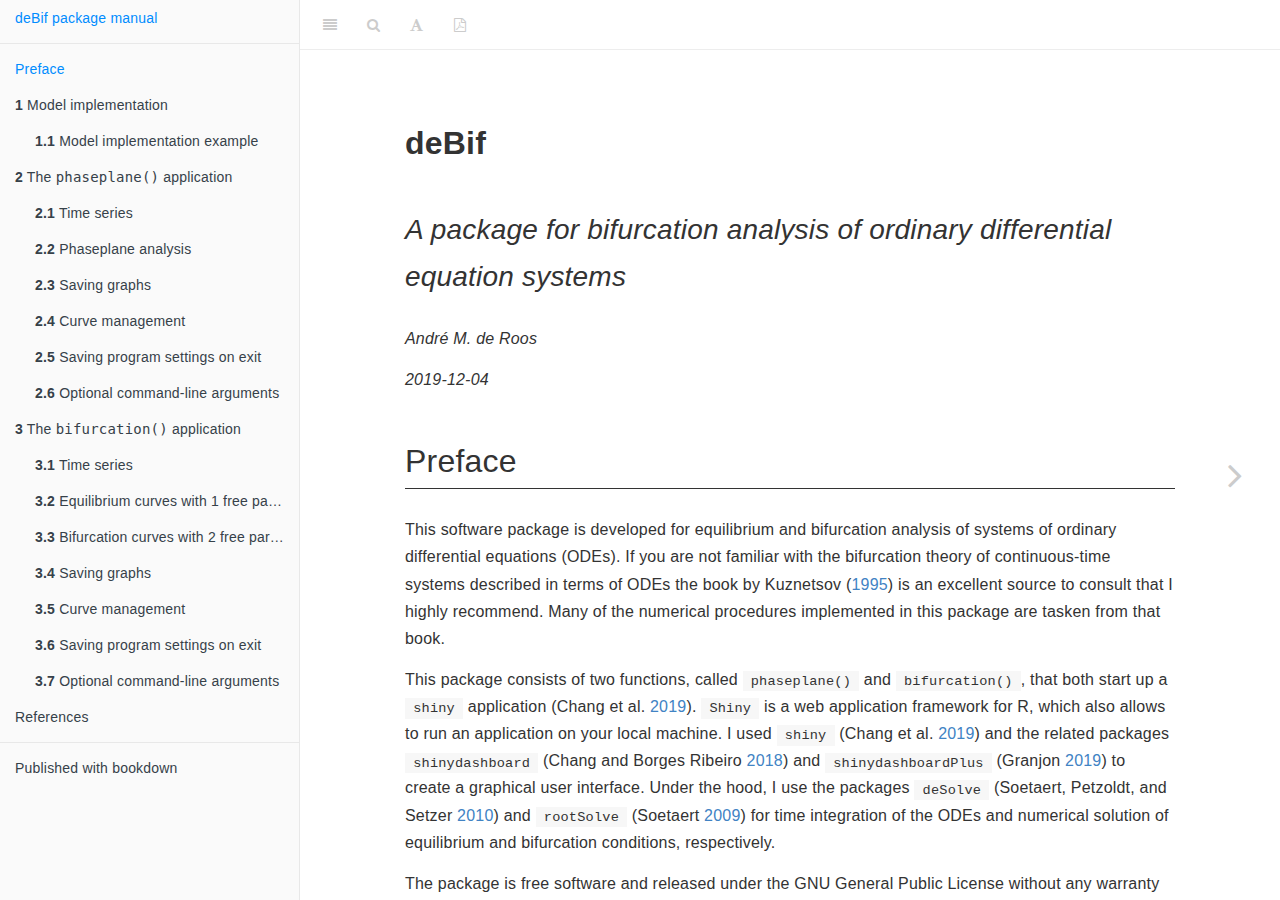
==== commit 07b05f9e: "Added a "Show ODEs" button to show model specification Ensured that file extension of downloaded ima" ====
--- a/inst/manual/index.html
+++ b/inst/manual/index.html
@@ -24,7 +24,7 @@
 <meta name="author" content="André M. de Roos" />
 
 
-<meta name="date" content="2019-12-03" />
+<meta name="date" content="2019-12-04" />
 
   <meta name="viewport" content="width=device-width, initial-scale=1" />
   <meta name="apple-mobile-web-app-capable" content="yes" />
@@ -136,7 +136,7 @@
 <h1 class="title">deBif</h1>
 <h2 class="subtitle"><em>A package for bifurcation analysis of ordinary differential equation systems</em></h2>
 <p class="author"><em>André M. de Roos</em></p>
-<p class="date"><em>2019-12-03</em></p>
+<p class="date"><em>2019-12-04</em></p>
 </div>
 <div id="preface" class="section level1 unnumbered">
 <h1>Preface</h1>
@@ -199,7 +199,7 @@
 "all": false
 },
 "fontsettings": {
-"theme": "sepia",
+"theme": "white",
 "family": "sans",
 "size": 2
 },
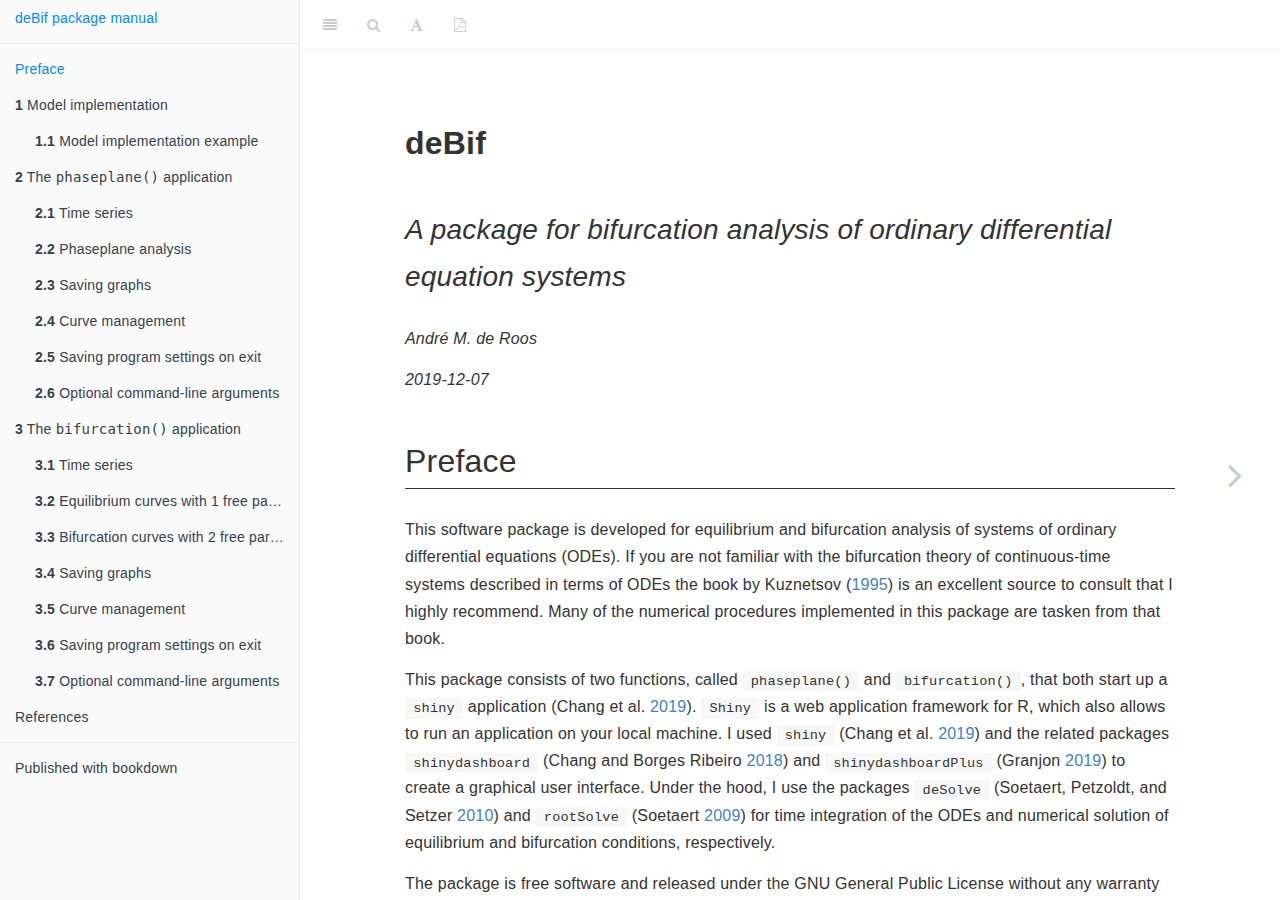
==== commit 0a6a61b4: "Updated from version 0.01 to 0.02" ====
--- a/inst/manual/index.html
+++ b/inst/manual/index.html
@@ -24,7 +24,7 @@
 <meta name="author" content="André M. de Roos" />
 
 
-<meta name="date" content="2019-12-04" />
+<meta name="date" content="2019-12-07" />
 
   <meta name="viewport" content="width=device-width, initial-scale=1" />
   <meta name="apple-mobile-web-app-capable" content="yes" />
@@ -136,7 +136,7 @@
 <h1 class="title">deBif</h1>
 <h2 class="subtitle"><em>A package for bifurcation analysis of ordinary differential equation systems</em></h2>
 <p class="author"><em>André M. de Roos</em></p>
-<p class="date"><em>2019-12-04</em></p>
+<p class="date"><em>2019-12-07</em></p>
 </div>
 <div id="preface" class="section level1 unnumbered">
 <h1>Preface</h1>
